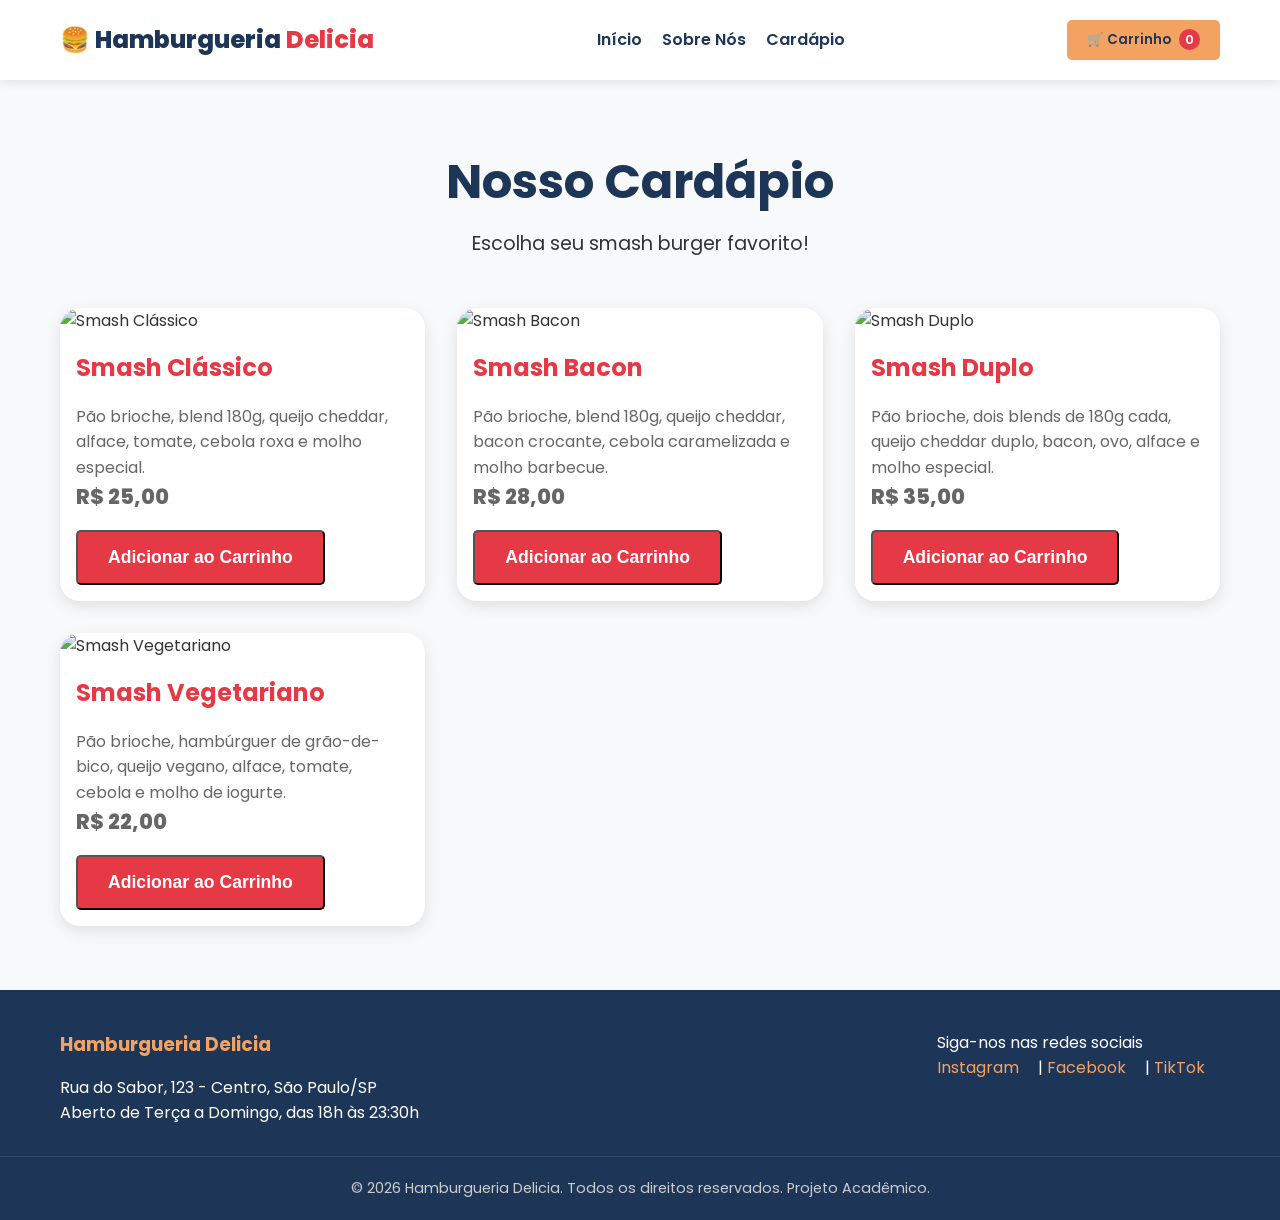
==== cardapio.html @ a6614d75 "front" ====
<!DOCTYPE html>
<html lang="pt-BR">
<head>
    <meta charset="UTF-8">
    <meta name="viewport" content="width=device-width, initial-scale=1.0">
    <title>Cardápio - Hamburgueria Delicia</title>
    <link rel="stylesheet" href="style.css">
    <link href="https://fonts.googleapis.com/css2?family=Poppins:wght@400;600;800&display=swap" rel="stylesheet">
</head>
<body>

    <header class="header">
        <div class="container header-content">
            <a href="index.html" class="logo">🍔 Hamburgueria<span> Delicia</span></a>
            
            <nav class="navbar">
                <ul class="nav-links">
                    <li><a href="index.html#home">Início</a></li>
                    <li><a href="index.html#sobre">Sobre Nós</a></li>
                    <li><a href="cardapio.html">Cardápio</a></li>
                </ul>
            </nav>
            
            <button class="btn-carrinho" aria-label="Abrir carrinho">
                🛒 Carrinho <span class="contador">0</span>
            </button>
        </div>
    </header>

    <main>
        <section class="cardapio">
            <div class="container">
                <h1>Nosso Cardápio</h1>
                <p>Escolha seu smash burger favorito!</p>
                
                <div class="menu-items">
                    <div class="menu-item">
                        <img src="https://images.unsplash.com/photo-1568901346375-23c9450c58cd?q=80&w=400&auto=format&fit=crop" alt="Smash Clássico">
                        <h3>Smash Clássico</h3>
                        <p>Pão brioche, blend 180g, queijo cheddar, alface, tomate, cebola roxa e molho especial.</p>
                        <p class="price">R$ 25,00</p>
                        <button class="btn-primary">Adicionar ao Carrinho</button>
                    </div>
                    
                    <div class="menu-item">
                        <img src="https://images.unsplash.com/photo-1571091718767-18b5b1457add?q=80&w=400&auto=format&fit=crop" alt="Smash Bacon">
                        <h3>Smash Bacon</h3>
                        <p>Pão brioche, blend 180g, queijo cheddar, bacon crocante, cebola caramelizada e molho barbecue.</p>
                        <p class="price">R$ 28,00</p>
                        <button class="btn-primary">Adicionar ao Carrinho</button>
                    </div>
                    
                    <div class="menu-item">
                        <img src="https://images.unsplash.com/photo-1551782450-17144efb5723?q=80&w=400&auto=format&fit=crop" alt="Smash Duplo">
                        <h3>Smash Duplo</h3>
                        <p>Pão brioche, dois blends de 180g cada, queijo cheddar duplo, bacon, ovo, alface e molho especial.</p>
                        <p class="price">R$ 35,00</p>
                        <button class="btn-primary">Adicionar ao Carrinho</button>
                    </div>
                    
                    <div class="menu-item">
                        <img src="https://images.unsplash.com/photo-1544025162-d76694265947?q=80&w=400&auto=format&fit=crop" alt="Smash Vegetariano">
                        <h3>Smash Vegetariano</h3>
                        <p>Pão brioche, hambúrguer de grão-de-bico, queijo vegano, alface, tomate, cebola e molho de iogurte.</p>
                        <p class="price">R$ 22,00</p>
                        <button class="btn-primary">Adicionar ao Carrinho</button>
                    </div>
                </div>
            </div>
        </section>
    </main>

    <footer class="footer">
        <div class="container footer-content">
            <div class="footer-info">
                <h3>Hamburgueria Delicia</h3>
                <p>Rua do Sabor, 123 - Centro, São Paulo/SP</p>
                <p>Aberto de Terça a Domingo, das 18h às 23:30h</p>
            </div>
            <div class="footer-social">
                <p>Siga-nos nas redes sociais</p>
                <a href="#">Instagram</a> | <a href="#">Facebook</a> | <a href="#">TikTok</a>
            </div>
        </div>
        <div class="footer-bottom">
            <p>&copy; 2026 Hamburgueria Delicia. Todos os direitos reservados. Projeto Acadêmico.</p>
        </div>
    </footer>

</body>
</html>
---- style.css ----
/* VARIÁVEIS DE COR E ESTILO */
:root {
    --primary-color: #e63946; /* Vermelho apetitoso */
    --secondary-color: #f4a261; /* Laranja/Amarelo */
    --dark-color: #1d3557;
    --text-color: #333333;
    --bg-light: #f8f9fa;
    --white: #ffffff;
    --font-main: 'Poppins', sans-serif;
}

/* RESET BÁSICO */
* {
    margin: 0;
    padding: 0;
    box-sizing: border-box;
    text-decoration: none;
    list-style: none;
}

html {
    scroll-behavior: smooth; /* Animação suave ao clicar nos links do menu */
}

body {
    font-family: var(--font-main);
    color: var(--text-color);
    background-color: var(--white);
    line-height: 1.6;
}

.container {
    max-width: 1200px;
    margin: 0 auto;
    padding: 0 20px;
}

/* --- HEADER / NAVBAR --- */
.header {
    background-color: var(--white);
    box-shadow: 0 2px 10px rgba(0, 0, 0, 0.1);
    position: sticky;
    top: 0;
    z-index: 1000; /* Garante que o menu fique por cima de tudo */
}

.header-content {
    display: flex;
    justify-content: space-between;
    align-items: center;
    height: 80px;
}

.logo {
    font-size: 1.5rem;
    font-weight: 800;
    color: var(--dark-color);
}

.logo span {
    color: var(--primary-color);
}

.nav-links {
    display: flex;
    gap: 20px;
}

.nav-links a {
    color: var(--dark-color);
    font-weight: 600;
    transition: color 0.3s;
}

.nav-links a:hover {
    color: var(--primary-color);
}

.btn-carrinho {
    background-color: var(--secondary-color);
    color: var(--dark-color);
    border: none;
    padding: 10px 20px;
    border-radius: 5px;
    font-weight: 600;
    cursor: pointer;
    font-family: var(--font-main);
    transition: background 0.3s;
}

.btn-carrinho:hover {
    background-color: #e09355;
}

.contador {
    background-color: var(--primary-color);
    color: var(--white);
    padding: 2px 6px;
    border-radius: 50%;
    font-size: 0.8rem;
    margin-left: 5px;
}

/* --- HERO SECTION --- */
.hero {
    background-color: var(--bg-light);
    padding: 60px 0;
}

.hero-content {
    display: flex;
    align-items: center;
    justify-content: space-between;
    gap: 40px;
}

.hero-text {
    flex: 1;
}

.hero-text h1 {
    font-size: 3rem;
    line-height: 1.2;
    color: var(--dark-color);
    margin-bottom: 20px;
}

.hero-text h1 span {
    color: var(--primary-color);
}

.hero-text p {
    font-size: 1.1rem;
    margin-bottom: 30px;
    color: #555;
}

.btn-primary {
    display: inline-block;
    background-color: var(--primary-color);
    color: var(--white);
    padding: 15px 30px;
    border-radius: 5px;
    font-size: 1.1rem;
    font-weight: 600;
    transition: background 0.3s, transform 0.2s;
}

.btn-primary:hover {
    background-color: #d62828;
    transform: translateY(-2px);
}

.hero-image {
    flex: 1;
}

.hero-image img {
    width: 100%;
    border-radius: 15px;
    box-shadow: 0 10px 20px rgba(0, 0, 0, 0.1);
}

/* --- SEÇÃO SOBRE --- */
.sobre {
    padding: 80px 0;
}

.sobre-content {
    display: grid;
    grid-template-columns: 1fr 1fr;
    gap: 40px;
    align-items: center;
}

.sobre-image img {
    width: 100%;
    border-radius: 15px;
}

.sobre-text h2 {
    font-size: 2.5rem;
    color: var(--dark-color);
    margin-bottom: 20px;
}

.sobre-text p {
    margin-bottom: 15px;
    font-size: 1.1rem;
}

/* --- FOOTER --- */
.footer {
    background-color: var(--dark-color);
    color: var(--white);
    padding: 40px 0 20px;
}

.footer-content {
    display: flex;
    justify-content: space-between;
    flex-wrap: wrap;
    gap: 20px;
    margin-bottom: 30px;
}

.footer-info h3 {
    color: var(--secondary-color);
    margin-bottom: 15px;
}

.footer-social a {
    color: var(--secondary-color);
    margin-right: 15px;
    transition: color 0.3s;
}

.footer-social a:hover {
    color: var(--primary-color);
}

.footer-bottom {
    text-align: center;
    border-top: 1px solid rgba(255, 255, 255, 0.1);
    padding-top: 20px;
    font-size: 0.9rem;
    color: #ccc;
}

/* --- CARDAPIO --- */
.cardapio {
    padding: 4rem 0;
    background-color: var(--bg-light);
}

.cardapio h1 {
    text-align: center;
    font-size: 3rem;
    color: var(--dark-color);
    margin-bottom: 0.5rem;
}

.cardapio > .container > p {
    text-align: center;
    font-size: 1.2rem;
    margin-bottom: 3rem;
}

.menu-items {
    display: grid;
    grid-template-columns: repeat(auto-fit, minmax(300px, 1fr));
    gap: 2rem;
}

.menu-item {
    background-color: var(--white);
    border-radius: 20px;
    overflow: hidden;
    box-shadow: 0 5px 15px rgba(0, 0, 0, 0.1);
    transition: transform 0.3s;
}

.menu-item:hover {
    transform: translateY(-5px);
}

.menu-item img {
    width: 100%;
    height: 200px;
    object-fit: cover;
}

.menu-item h3 {
    font-size: 1.5rem;
    color: var(--primary-color);
    margin: 1rem;
}

.menu-item p {
    margin: 0 1rem;
    color: #666;
}

.price {
    font-size: 1.3rem;
    font-weight: 800;
    color: var(--secondary-color);
    margin: 1rem;
}

.menu-item .btn-primary {
    margin: 1rem;
    display: block;
    text-align: center;
}

/* --- RESPONSIVIDADE (MOBILE) --- */
@media (max-width: 768px) {
    .header-content {
        flex-direction: column;
        height: auto;
        padding: 15px 0;
        gap: 15px;
    }

    .nav-links {
        /* O grupo 3 fará o menu hamburguer com JS, 
           por enquanto deixamos em linha com fonte menor */
        gap: 15px;
        font-size: 0.9rem;
    }

    .hero-content, .sobre-content {
        flex-direction: column-reverse; /* No mobile, o texto fica em cima da imagem */
        text-align: center;
    }
    
    .sobre-content {
        grid-template-columns: 1fr;
    }

    .hero-text h1 {
        font-size: 2.2rem;
    }

    .footer-content {
        flex-direction: column;
        text-align: center;
    }
    
    .menu-items {
        grid-template-columns: 1fr;
    }
}
@media (max-width: 768px) {
    .hero-content,
    .sobre-content {
        flex-direction: column;
        text-align: center;
    }
    
    .hero-text h1 {
        font-size: 2rem;
    }
    
    .header-content {
        flex-direction: column;
        gap: 1rem;
    }
    
    .navbar ul {
        flex-direction: column;
        gap: 1rem;
    }
    
    .footer-content {
        flex-direction: column;
        gap: 1rem;
    }
}
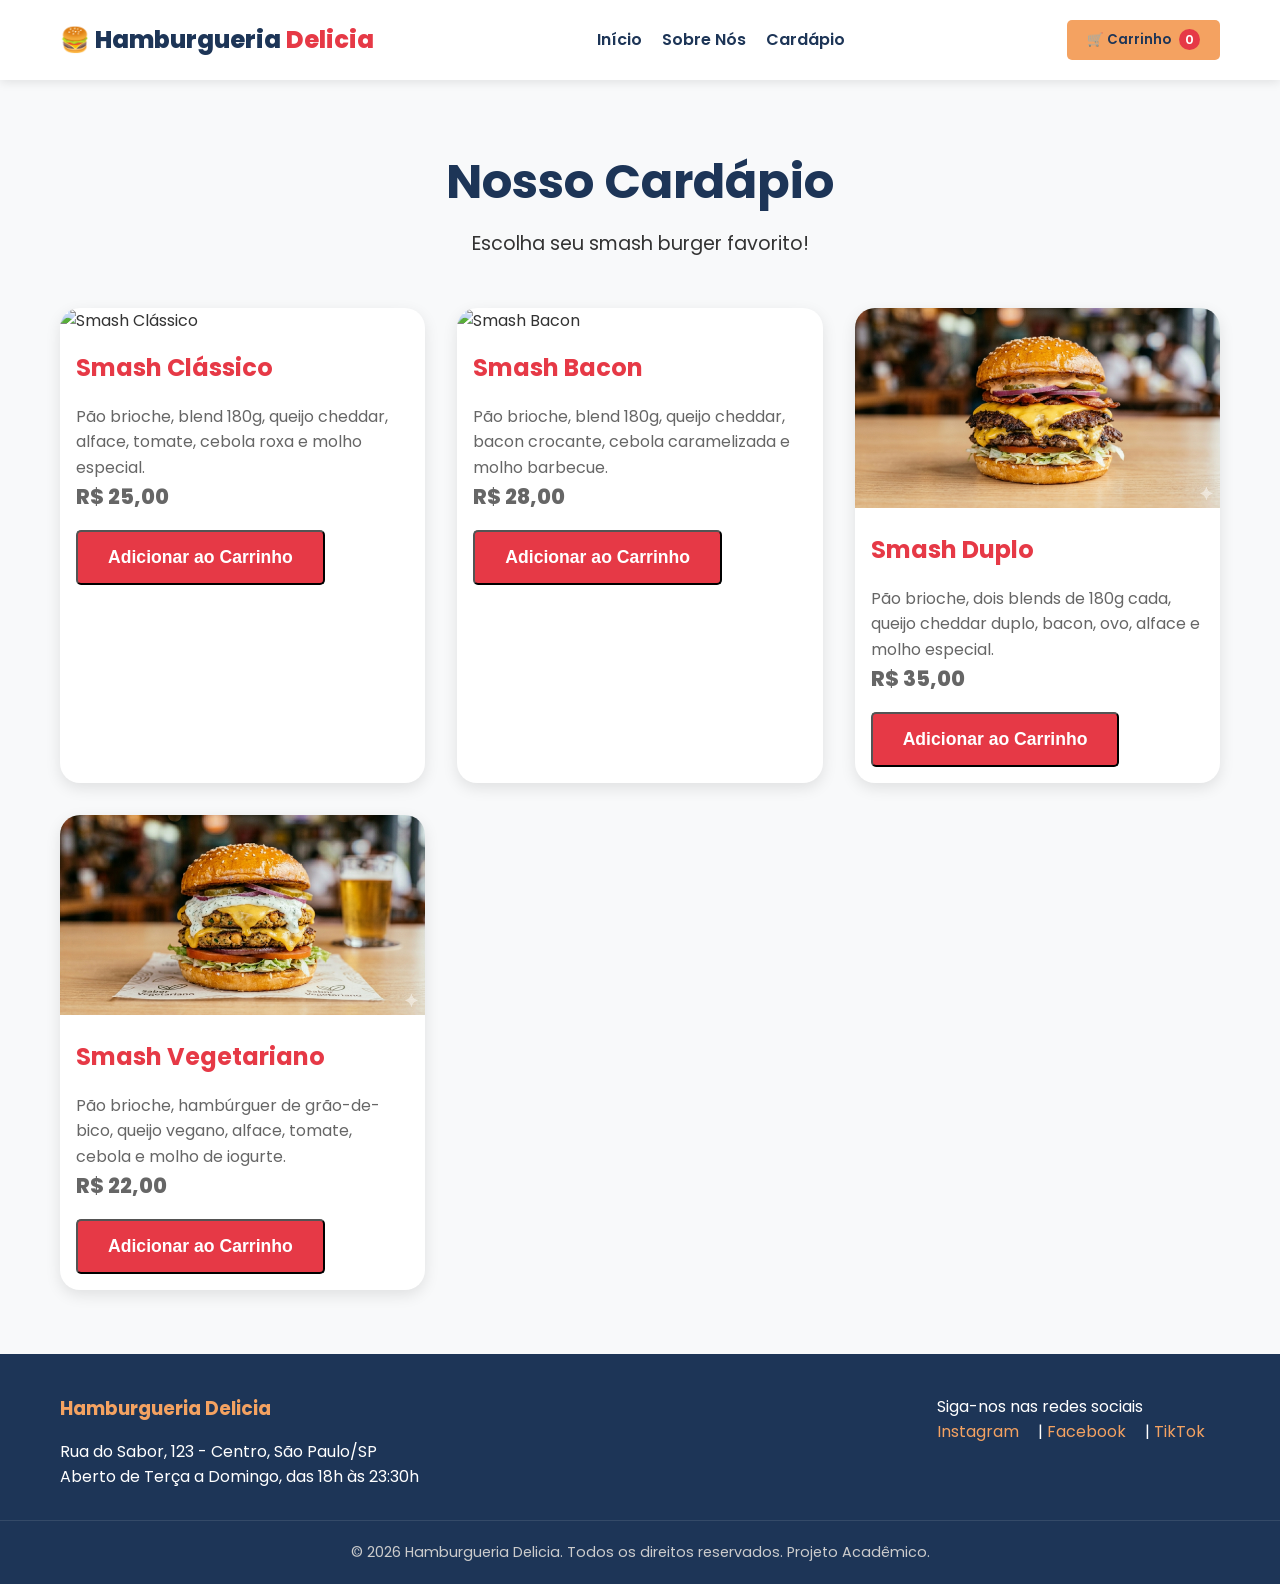
==== commit f3610b61: "feat: adiciona lógica e modal do carrinho" ====
--- a/cardapio.html
+++ b/cardapio.html
@@ -51,7 +51,7 @@
                     </div>
                     
                     <div class="menu-item">
-                        <img src="https://images.unsplash.com/photo-1551782450-17144efb5723?q=80&w=400&auto=format&fit=crop" alt="Smash Duplo">
+                        <img src="images/smash-duplo.jpg" alt="Smash Duplo">
                         <h3>Smash Duplo</h3>
                         <p>Pão brioche, dois blends de 180g cada, queijo cheddar duplo, bacon, ovo, alface e molho especial.</p>
                         <p class="price">R$ 35,00</p>
@@ -59,7 +59,7 @@
                     </div>
                     
                     <div class="menu-item">
-                        <img src="https://images.unsplash.com/photo-1544025162-d76694265947?q=80&w=400&auto=format&fit=crop" alt="Smash Vegetariano">
+                        <img src="images/smash-vegetariano.jpg" alt="Smash Vegetariano">
                         <h3>Smash Vegetariano</h3>
                         <p>Pão brioche, hambúrguer de grão-de-bico, queijo vegano, alface, tomate, cebola e molho de iogurte.</p>
                         <p class="price">R$ 22,00</p>
@@ -87,5 +87,142 @@
         </div>
     </footer>
 
+    <div id="modal-carrinho" class="modal">
+        <div class="modal-content">
+            <span class="fechar-modal">&times;</span>
+            <h2>Seu Carrinho 🛒</h2>
+            
+            <div class="itens-carrinho">
+                <p>O carrinho está vazio.</p>
+            </div>
+            
+            <hr>
+            
+            <div class="total-carrinho">
+                <strong>Total: R$ 0,00</strong>
+            </div>
+            
+            <button class="btn-finalizar">Finalizar Compra</button>
+        </div>
+    </div>
+
+    <script>
+        // --- 1. SELEÇÃO DOS ELEMENTOS DA TELA ---
+        const botoesAdicionar = document.querySelectorAll('.btn-primary');
+        const contadorCarrinho = document.querySelector('.contador');
+        const botaoCarrinho = document.querySelector('.btn-carrinho');
+        const modalCarrinho = document.getElementById('modal-carrinho');
+        const btnFechar = document.querySelector('.fechar-modal');
+        const conteinerItensCarrinho = document.querySelector('.itens-carrinho');
+        const elementoTotalCarrinho = document.querySelector('.total-carrinho strong');
+        const btnFinalizar = document.querySelector('.btn-finalizar');
+
+        // --- 2. NOSSA LISTA DO CARRINHO (Array vazio no começo) ---
+        let carrinho = [];
+
+        // --- 3. FUNÇÃO DE ABRIR E FECHAR O MODAL ---
+        botaoCarrinho.addEventListener('click', () => {
+            modalCarrinho.style.display = 'block';
+        });
+
+        btnFechar.addEventListener('click', () => {
+            modalCarrinho.style.display = 'none';
+        });
+
+        window.addEventListener('click', (event) => {
+            if (event.target === modalCarrinho) {
+                modalCarrinho.style.display = 'none';
+            }
+        });
+
+        // --- 4. AÇÃO DO BOTÃO "ADICIONAR AO CARRINHO" ---
+        botoesAdicionar.forEach(botao => {
+            botao.addEventListener('click', (event) => {
+                // Pega a caixa inteira do lanche (.menu-item) onde o botão está dentro
+                const caixaLanche = event.target.closest('.menu-item');
+
+                // Pega o texto do nome e do preço
+                const nomeDoLanche = caixaLanche.querySelector('h3').textContent;
+                const textoPreco = caixaLanche.querySelector('.price').textContent;
+
+                // Limpa o preço (tira o "R$ " e troca vírgula por ponto) para o JS conseguir calcular
+                const precoNumero = parseFloat(textoPreco.replace('R$ ', '').replace(',', '.'));
+
+                // Adiciona um objeto com os dados do lanche na nossa lista do carrinho
+                carrinho.push({
+                    nome: nomeDoLanche,
+                    preco: precoNumero
+                });
+
+                // Atualiza o visual do carrinho
+                atualizarCarrinho();
+
+                // Dá um feedback visual rápido
+                alert(`${nomeDoLanche} foi adicionado ao carrinho!`);
+            });
+        });
+
+        // --- 5. FUNÇÃO PARA DESENHAR O CARRINHO NA TELA E SOMAR O TOTAL ---
+        function atualizarCarrinho() {
+            // Limpa o que estava escrito antes
+            conteinerItensCarrinho.innerHTML = '';
+            let valorTotal = 0;
+
+            // Atualiza a bolinha vermelha do contador lá no topo
+            contadorCarrinho.textContent = carrinho.length;
+
+            if (carrinho.length === 0) {
+                conteinerItensCarrinho.innerHTML = '<p>O carrinho está vazio.</p>';
+                elementoTotalCarrinho.textContent = 'Total: R$ 0,00';
+                return; // Para a função por aqui
+            }
+
+            // Para cada item na nossa lista, cria uma linha no modal
+            carrinho.forEach((item, index) => {
+                valorTotal += item.preco; // Vai somando os preços
+
+                const divItem = document.createElement('div');
+                
+                // Estilo rápido via JS para alinhar os itens bonitinho
+                divItem.style.display = 'flex';
+                divItem.style.justifyContent = 'space-between';
+                divItem.style.borderBottom = '1px dashed #ccc';
+                divItem.style.padding = '10px 0';
+
+                // Cria o HTML de cada linha, com nome, preço formatado e um botão de remover
+                divItem.innerHTML = `
+                    <span style="font-weight: 600; color: #333;">${item.nome}</span>
+                    <span>R$ ${item.preco.toFixed(2).replace('.', ',')}</span>
+                    <button onclick="removerItem(${index})" style="background:none; border:none; cursor:pointer; font-size:16px;" title="Remover item">❌</button>
+                `;
+                
+                conteinerItensCarrinho.appendChild(divItem);
+            });
+
+            // Atualiza o texto do Total formatando de volta para Real (R$)
+            elementoTotalCarrinho.textContent = `Total: R$ ${valorTotal.toFixed(2).replace('.', ',')}`;
+        }
+
+        // --- 6. FUNÇÃO PARA REMOVER ITEM (Clica no Xzinho) ---
+        window.removerItem = function(index) {
+            // Remove 1 item da lista na posição (index) que foi clicada
+            carrinho.splice(index, 1);
+            // Desenha o carrinho de novo (agora sem o item)
+            atualizarCarrinho();
+        };
+
+        // --- 7. FINALIZAR COMPRA ---
+        btnFinalizar.addEventListener('click', () => {
+            if (carrinho.length === 0) {
+                alert('Seu carrinho está vazio!');
+            } else {
+                let total = carrinho.reduce((sum, item) => sum + item.preco, 0);
+                alert(`Compra finalizada! Total: R$ ${total.toFixed(2).replace('.', ',')}`);
+                carrinho = [];
+                atualizarCarrinho();
+                modalCarrinho.style.display = 'none';
+            }
+        });
+    </script>
 </body>
 </html>
--- a/style.css
+++ b/style.css
@@ -357,4 +357,96 @@
         flex-direction: column;
         gap: 1rem;
     }
+}
+
+/* --- MODAL CARRINHO --- */
+.modal {
+    display: none; /* Escondido por padrão */
+    position: fixed;
+    z-index: 1000; /* Fica por cima de tudo */
+    left: 0;
+    top: 0;
+    width: 100%;
+    height: 100%;
+    background-color: rgba(0, 0, 0, 0.6); /* Fundo escuro semi-transparente */
+}
+
+.modal-content {
+    background-color: #fff;
+    margin: 10% auto; /* Centraliza na tela */
+    padding: 25px;
+    border-radius: 12px;
+    width: 90%;
+    max-width: 450px;
+    box-shadow: 0 5px 15px rgba(0,0,0,0.3);
+    position: relative;
+    font-family: 'Poppins', sans-serif;
+}
+
+.fechar-modal {
+    color: #aaa;
+    float: right;
+    font-size: 28px;
+    font-weight: bold;
+    cursor: pointer;
+    line-height: 1;
+}
+
+.fechar-modal:hover {
+    color: #e74c3c; /* Cor vermelha ao passar o mouse */
+}
+
+.modal-content h2 {
+    margin-top: 0;
+    color: #333;
+}
+
+.itens-carrinho {
+    margin: 20px 0;
+    min-height: 50px;
+}
+
+.total-carrinho {
+    font-size: 1.2rem;
+    text-align: right;
+    margin-bottom: 20px;
+}
+
+.btn-finalizar {
+    background-color: #2ecc71; /* Verde para finalizar */
+    color: white;
+    border: none;
+    padding: 12px;
+    width: 100%;
+    font-size: 16px;
+    border-radius: 8px;
+    cursor: pointer;
+    font-weight: 600;
+}
+
+.btn-finalizar:hover {
+    background-color: #27ae60;
+}
+
+.item-carrinho {
+    display: flex;
+    align-items: center;
+    margin-bottom: 10px;
+    padding: 10px;
+    border: 1px solid #ddd;
+    border-radius: 5px;
+}
+
+.remover-item {
+    background-color: #ff4444;
+    color: white;
+    border: none;
+    padding: 5px 10px;
+    border-radius: 3px;
+    cursor: pointer;
+    margin-left: auto;
+}
+
+.remover-item:hover {
+    background-color: #cc0000;
 }
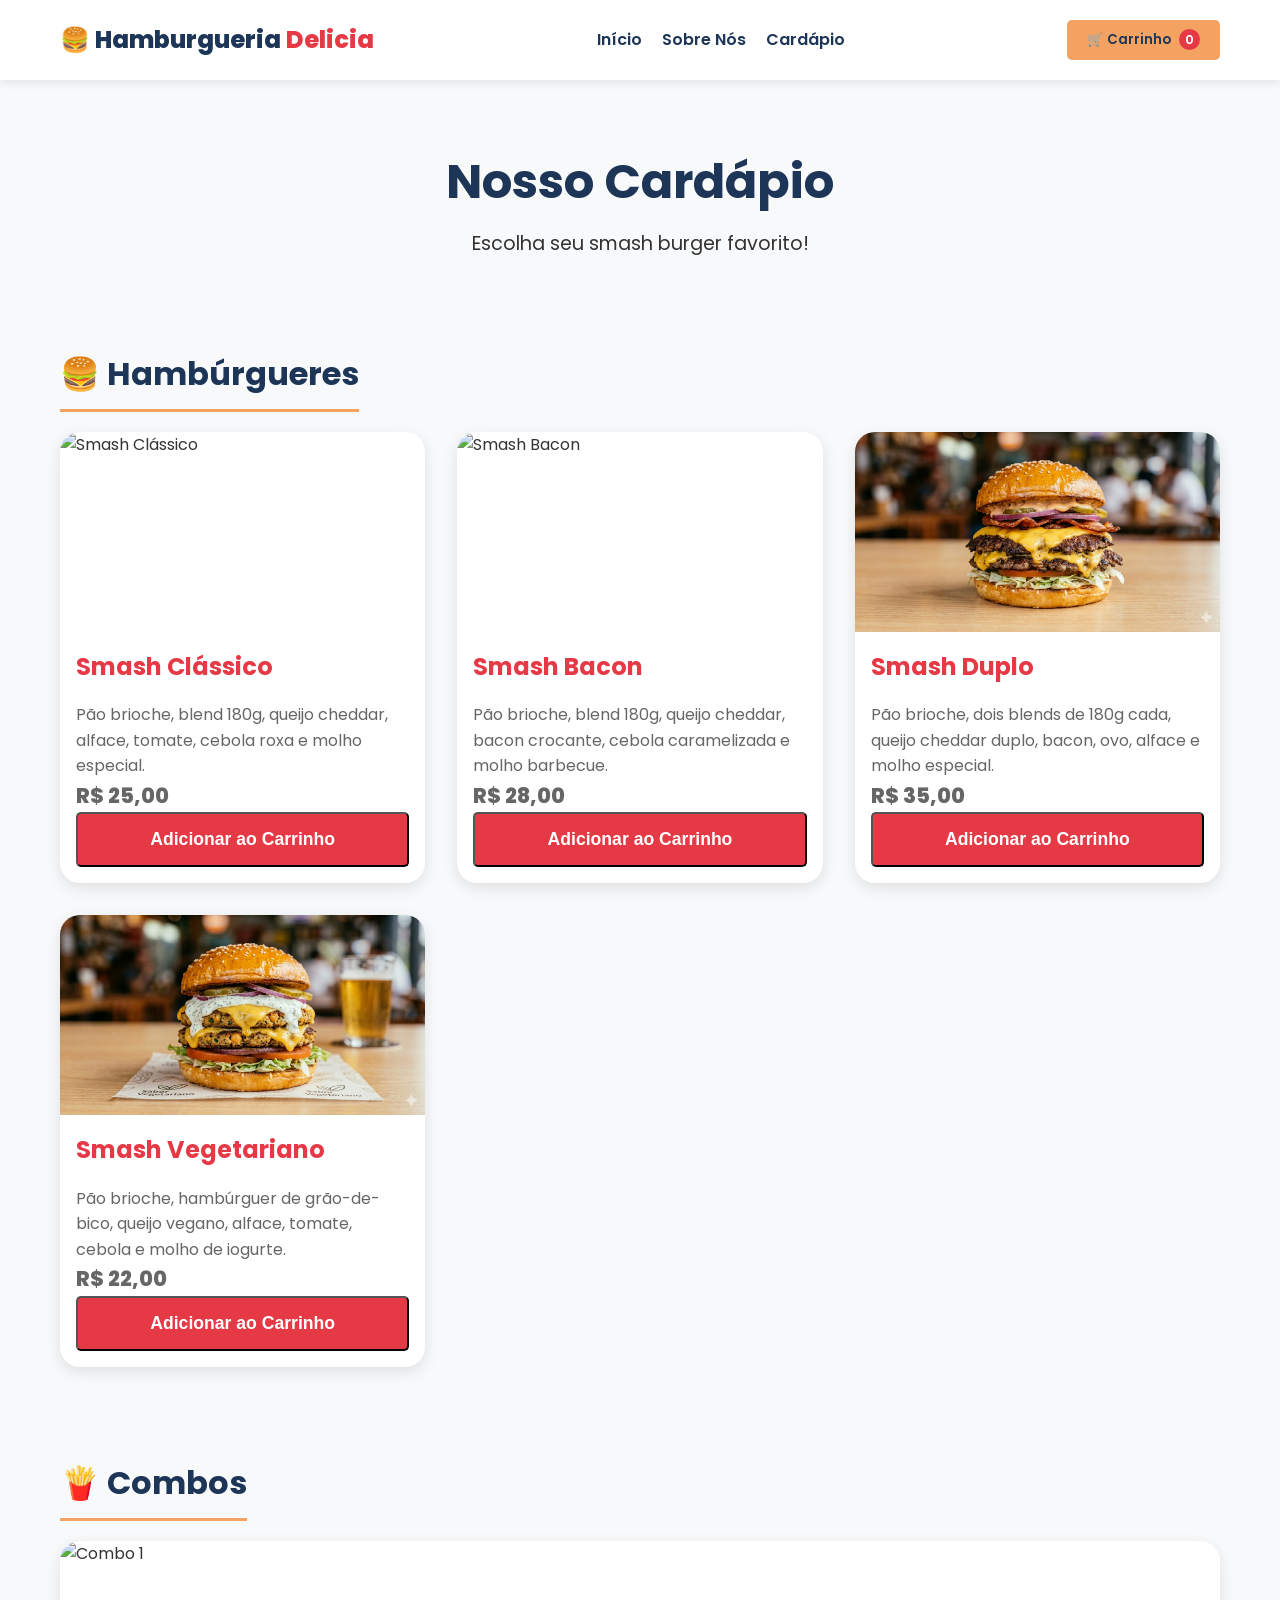
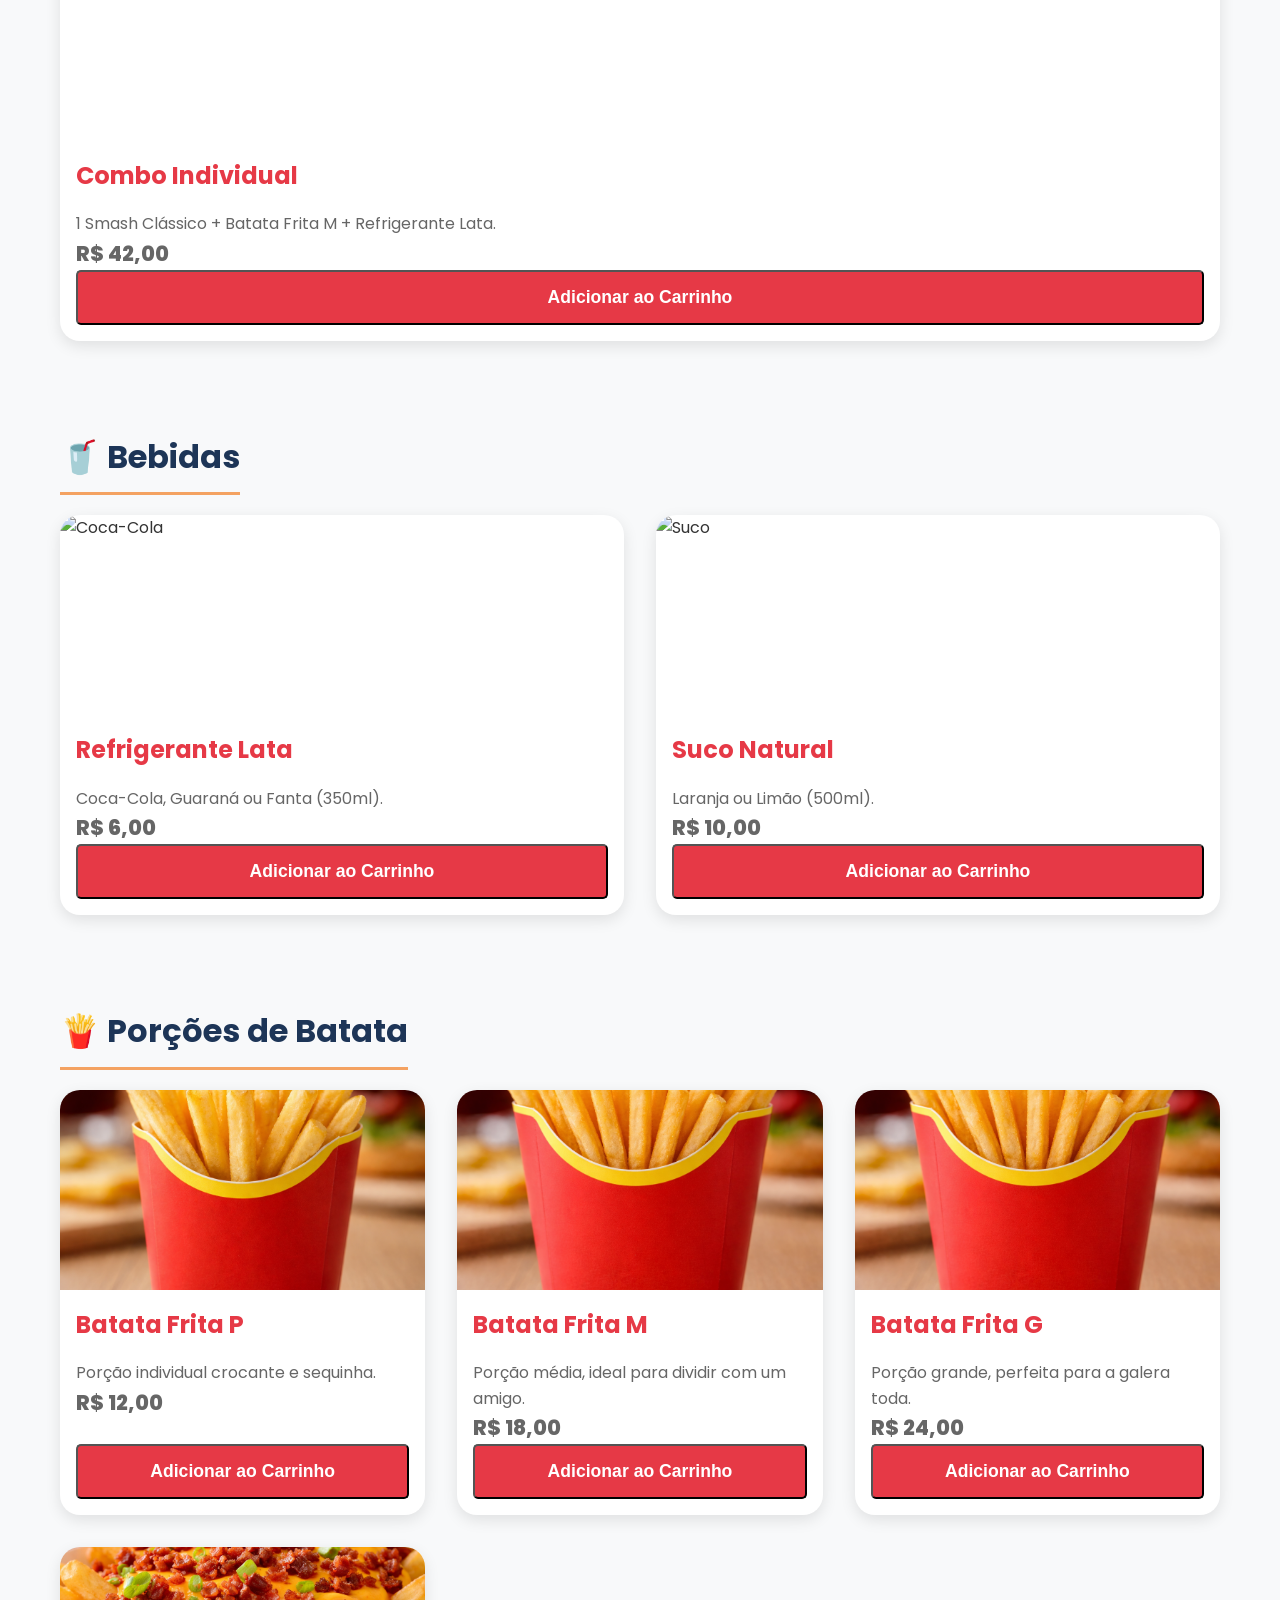
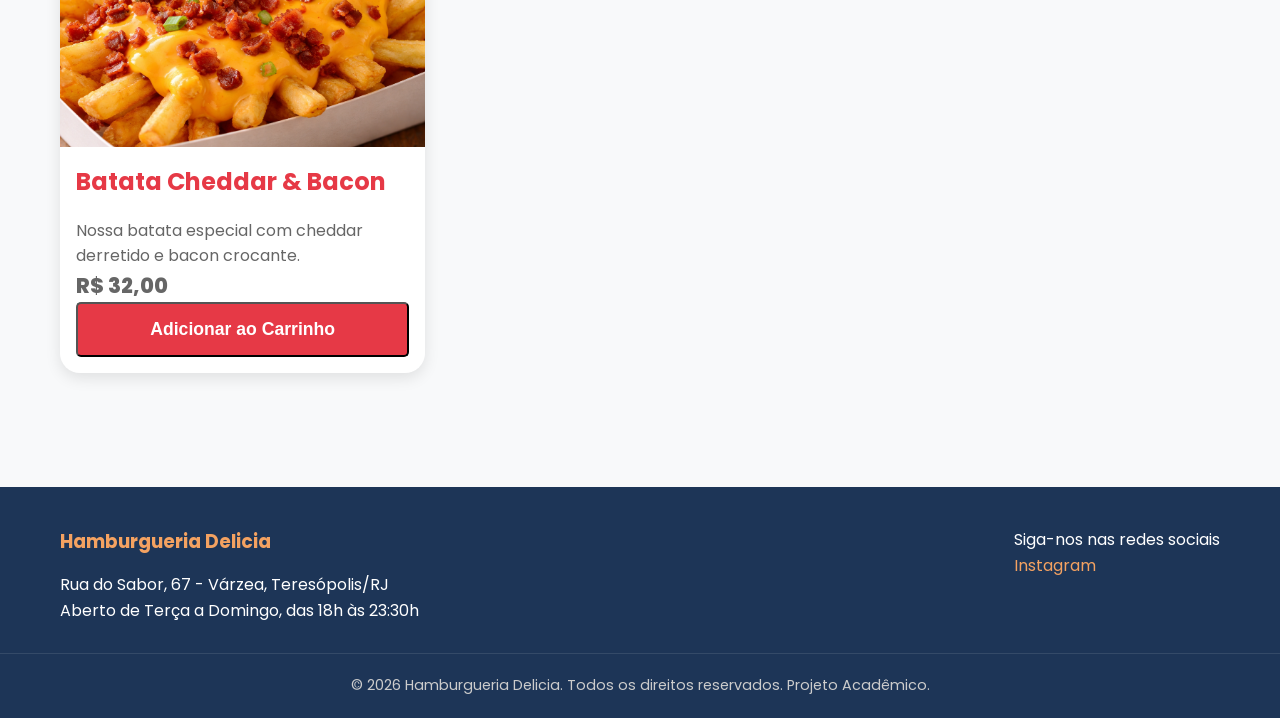
==== commit e89ffdf4: "Correção do carrinho e formulário de endereço" ====
--- a/cardapio.html
+++ b/cardapio.html
@@ -1,228 +1,405 @@
-<!DOCTYPE html>
-<html lang="pt-BR">
-<head>
-    <meta charset="UTF-8">
-    <meta name="viewport" content="width=device-width, initial-scale=1.0">
-    <title>Cardápio - Hamburgueria Delicia</title>
-    <link rel="stylesheet" href="style.css">
-    <link href="https://fonts.googleapis.com/css2?family=Poppins:wght@400;600;800&display=swap" rel="stylesheet">
-</head>
-<body>
-
-    <header class="header">
-        <div class="container header-content">
-            <a href="index.html" class="logo">🍔 Hamburgueria<span> Delicia</span></a>
-            
-            <nav class="navbar">
-                <ul class="nav-links">
-                    <li><a href="index.html#home">Início</a></li>
-                    <li><a href="index.html#sobre">Sobre Nós</a></li>
-                    <li><a href="cardapio.html">Cardápio</a></li>
-                </ul>
-            </nav>
-            
-            <button class="btn-carrinho" aria-label="Abrir carrinho">
-                🛒 Carrinho <span class="contador">0</span>
-            </button>
-        </div>
-    </header>
-
-    <main>
-        <section class="cardapio">
-            <div class="container">
-                <h1>Nosso Cardápio</h1>
-                <p>Escolha seu smash burger favorito!</p>
-                
-                <div class="menu-items">
-                    <div class="menu-item">
-                        <img src="https://images.unsplash.com/photo-1568901346375-23c9450c58cd?q=80&w=400&auto=format&fit=crop" alt="Smash Clássico">
-                        <h3>Smash Clássico</h3>
-                        <p>Pão brioche, blend 180g, queijo cheddar, alface, tomate, cebola roxa e molho especial.</p>
-                        <p class="price">R$ 25,00</p>
-                        <button class="btn-primary">Adicionar ao Carrinho</button>
-                    </div>
-                    
-                    <div class="menu-item">
-                        <img src="https://images.unsplash.com/photo-1571091718767-18b5b1457add?q=80&w=400&auto=format&fit=crop" alt="Smash Bacon">
-                        <h3>Smash Bacon</h3>
-                        <p>Pão brioche, blend 180g, queijo cheddar, bacon crocante, cebola caramelizada e molho barbecue.</p>
-                        <p class="price">R$ 28,00</p>
-                        <button class="btn-primary">Adicionar ao Carrinho</button>
-                    </div>
-                    
-                    <div class="menu-item">
-                        <img src="images/smash-duplo.jpg" alt="Smash Duplo">
-                        <h3>Smash Duplo</h3>
-                        <p>Pão brioche, dois blends de 180g cada, queijo cheddar duplo, bacon, ovo, alface e molho especial.</p>
-                        <p class="price">R$ 35,00</p>
-                        <button class="btn-primary">Adicionar ao Carrinho</button>
-                    </div>
-                    
-                    <div class="menu-item">
-                        <img src="images/smash-vegetariano.jpg" alt="Smash Vegetariano">
-                        <h3>Smash Vegetariano</h3>
-                        <p>Pão brioche, hambúrguer de grão-de-bico, queijo vegano, alface, tomate, cebola e molho de iogurte.</p>
-                        <p class="price">R$ 22,00</p>
-                        <button class="btn-primary">Adicionar ao Carrinho</button>
-                    </div>
-                </div>
-            </div>
-        </section>
-    </main>
-
-    <footer class="footer">
-        <div class="container footer-content">
-            <div class="footer-info">
-                <h3>Hamburgueria Delicia</h3>
-                <p>Rua do Sabor, 123 - Centro, São Paulo/SP</p>
-                <p>Aberto de Terça a Domingo, das 18h às 23:30h</p>
-            </div>
-            <div class="footer-social">
-                <p>Siga-nos nas redes sociais</p>
-                <a href="#">Instagram</a> | <a href="#">Facebook</a> | <a href="#">TikTok</a>
-            </div>
-        </div>
-        <div class="footer-bottom">
-            <p>&copy; 2026 Hamburgueria Delicia. Todos os direitos reservados. Projeto Acadêmico.</p>
-        </div>
-    </footer>
-
-    <div id="modal-carrinho" class="modal">
-        <div class="modal-content">
-            <span class="fechar-modal">&times;</span>
-            <h2>Seu Carrinho 🛒</h2>
-            
-            <div class="itens-carrinho">
-                <p>O carrinho está vazio.</p>
-            </div>
-            
-            <hr>
-            
-            <div class="total-carrinho">
-                <strong>Total: R$ 0,00</strong>
-            </div>
-            
-            <button class="btn-finalizar">Finalizar Compra</button>
-        </div>
-    </div>
-
-    <script>
-        // --- 1. SELEÇÃO DOS ELEMENTOS DA TELA ---
-        const botoesAdicionar = document.querySelectorAll('.btn-primary');
-        const contadorCarrinho = document.querySelector('.contador');
-        const botaoCarrinho = document.querySelector('.btn-carrinho');
-        const modalCarrinho = document.getElementById('modal-carrinho');
-        const btnFechar = document.querySelector('.fechar-modal');
-        const conteinerItensCarrinho = document.querySelector('.itens-carrinho');
-        const elementoTotalCarrinho = document.querySelector('.total-carrinho strong');
-        const btnFinalizar = document.querySelector('.btn-finalizar');
-
-        // --- 2. NOSSA LISTA DO CARRINHO (Array vazio no começo) ---
-        let carrinho = [];
-
-        // --- 3. FUNÇÃO DE ABRIR E FECHAR O MODAL ---
-        botaoCarrinho.addEventListener('click', () => {
-            modalCarrinho.style.display = 'block';
-        });
-
-        btnFechar.addEventListener('click', () => {
-            modalCarrinho.style.display = 'none';
-        });
-
-        window.addEventListener('click', (event) => {
-            if (event.target === modalCarrinho) {
-                modalCarrinho.style.display = 'none';
-            }
-        });
-
-        // --- 4. AÇÃO DO BOTÃO "ADICIONAR AO CARRINHO" ---
-        botoesAdicionar.forEach(botao => {
-            botao.addEventListener('click', (event) => {
-                // Pega a caixa inteira do lanche (.menu-item) onde o botão está dentro
-                const caixaLanche = event.target.closest('.menu-item');
-
-                // Pega o texto do nome e do preço
-                const nomeDoLanche = caixaLanche.querySelector('h3').textContent;
-                const textoPreco = caixaLanche.querySelector('.price').textContent;
-
-                // Limpa o preço (tira o "R$ " e troca vírgula por ponto) para o JS conseguir calcular
-                const precoNumero = parseFloat(textoPreco.replace('R$ ', '').replace(',', '.'));
-
-                // Adiciona um objeto com os dados do lanche na nossa lista do carrinho
-                carrinho.push({
-                    nome: nomeDoLanche,
-                    preco: precoNumero
-                });
-
-                // Atualiza o visual do carrinho
-                atualizarCarrinho();
-
-                // Dá um feedback visual rápido
-                alert(`${nomeDoLanche} foi adicionado ao carrinho!`);
-            });
-        });
-
-        // --- 5. FUNÇÃO PARA DESENHAR O CARRINHO NA TELA E SOMAR O TOTAL ---
-        function atualizarCarrinho() {
-            // Limpa o que estava escrito antes
-            conteinerItensCarrinho.innerHTML = '';
-            let valorTotal = 0;
-
-            // Atualiza a bolinha vermelha do contador lá no topo
-            contadorCarrinho.textContent = carrinho.length;
-
-            if (carrinho.length === 0) {
-                conteinerItensCarrinho.innerHTML = '<p>O carrinho está vazio.</p>';
-                elementoTotalCarrinho.textContent = 'Total: R$ 0,00';
-                return; // Para a função por aqui
-            }
-
-            // Para cada item na nossa lista, cria uma linha no modal
-            carrinho.forEach((item, index) => {
-                valorTotal += item.preco; // Vai somando os preços
-
-                const divItem = document.createElement('div');
-                
-                // Estilo rápido via JS para alinhar os itens bonitinho
-                divItem.style.display = 'flex';
-                divItem.style.justifyContent = 'space-between';
-                divItem.style.borderBottom = '1px dashed #ccc';
-                divItem.style.padding = '10px 0';
-
-                // Cria o HTML de cada linha, com nome, preço formatado e um botão de remover
-                divItem.innerHTML = `
-                    <span style="font-weight: 600; color: #333;">${item.nome}</span>
-                    <span>R$ ${item.preco.toFixed(2).replace('.', ',')}</span>
-                    <button onclick="removerItem(${index})" style="background:none; border:none; cursor:pointer; font-size:16px;" title="Remover item">❌</button>
-                `;
-                
-                conteinerItensCarrinho.appendChild(divItem);
-            });
-
-            // Atualiza o texto do Total formatando de volta para Real (R$)
-            elementoTotalCarrinho.textContent = `Total: R$ ${valorTotal.toFixed(2).replace('.', ',')}`;
-        }
-
-        // --- 6. FUNÇÃO PARA REMOVER ITEM (Clica no Xzinho) ---
-        window.removerItem = function(index) {
-            // Remove 1 item da lista na posição (index) que foi clicada
-            carrinho.splice(index, 1);
-            // Desenha o carrinho de novo (agora sem o item)
-            atualizarCarrinho();
-        };
-
-        // --- 7. FINALIZAR COMPRA ---
-        btnFinalizar.addEventListener('click', () => {
-            if (carrinho.length === 0) {
-                alert('Seu carrinho está vazio!');
-            } else {
-                let total = carrinho.reduce((sum, item) => sum + item.preco, 0);
-                alert(`Compra finalizada! Total: R$ ${total.toFixed(2).replace('.', ',')}`);
-                carrinho = [];
-                atualizarCarrinho();
-                modalCarrinho.style.display = 'none';
-            }
-        });
-    </script>
-</body>
+<!DOCTYPE html>
+<html lang="pt-BR">
+<head>
+    <meta charset="UTF-8">
+    <meta name="viewport" content="width=device-width, initial-scale=1.0">
+    <title>Cardápio - Hamburgueria Delicia</title>
+    <link rel="stylesheet" href="style.css">
+    <link href="https://fonts.googleapis.com/css2?family=Poppins:wght@400;600;800&display=swap" rel="stylesheet">
+</head>
+<body>
+
+    <header class="header">
+        <div class="container header-content">
+            <a href="index.html" class="logo">🍔 Hamburgueria<span> Delicia</span></a>
+            <button class="menu-mobile-btn" aria-label="Abrir menu" aria-expanded="false">☰</button>
+            <nav class="navbar">
+                <ul class="nav-links">
+                    <li><a href="index.html#home">Início</a></li>
+                    <li><a href="index.html#sobre">Sobre Nós</a></li>
+                    <li><a href="cardapio.html">Cardápio</a></li>
+                </ul>
+            </nav>
+            
+            <button class="btn-carrinho" aria-label="Abrir carrinho">
+                🛒 Carrinho <span id="cart-count" aria-live="polite">0</span>
+            </button>
+        </div>
+    </header>
+<main>
+    <section class="cardapio">
+        <div class="container">
+            <h1>Nosso Cardápio</h1>
+            <p>Escolha seu smash burger favorito!</p>
+            
+            <h2 class="category-title">🍔 Hambúrgueres</h2>
+            <div class="menu-items">
+                <div class="menu-item">
+                    <img src="https://images.unsplash.com/photo-1568901346375-23c9450c58cd?q=80&w=400&auto=format&fit=crop" alt="Smash Clássico">
+                    <h3>Smash Clássico</h3>
+                    <p>Pão brioche, blend 180g, queijo cheddar, alface, tomate, cebola roxa e molho especial.</p>
+                    <p class="price">R$ 25,00</p>
+                    <button class="btn-primary">Adicionar ao Carrinho</button>
+                </div>
+                
+                <div class="menu-item">
+                    <img src="https://images.unsplash.com/photo-1571091718767-18b5b1457add?q=80&w=400&auto=format&fit=crop" alt="Smash Bacon">
+                    <h3>Smash Bacon</h3>
+                    <p>Pão brioche, blend 180g, queijo cheddar, bacon crocante, cebola caramelizada e molho barbecue.</p>
+                    <p class="price">R$ 28,00</p>
+                    <button class="btn-primary">Adicionar ao Carrinho</button>
+                </div>
+                
+                <div class="menu-item">
+                    <img src="images/smash-duplo.jpg" alt="Smash Duplo">
+                    <h3>Smash Duplo</h3>
+                    <p>Pão brioche, dois blends de 180g cada, queijo cheddar duplo, bacon, ovo, alface e molho especial.</p>
+                    <p class="price">R$ 35,00</p>
+                    <button class="btn-primary">Adicionar ao Carrinho</button>
+                </div>
+                
+                <div class="menu-item">
+                    <img src="images/smash-vegetariano.jpg" alt="Smash Vegetariano">
+                    <h3>Smash Vegetariano</h3>
+                    <p>Pão brioche, hambúrguer de grão-de-bico, queijo vegano, alface, tomate, cebola e molho de iogurte.</p>
+                    <p class="price">R$ 22,00</p>
+                    <button class="btn-primary">Adicionar ao Carrinho</button>
+                </div>
+            </div>
+
+            <h2 class="category-title">🍟 Combos</h2>
+            <div class="menu-items">
+                <div class="menu-item">
+                    <img src="https://images.unsplash.com/photo-1594212699903-ec8a3eca50f5?q=80&w=400&auto=format&fit=crop" alt="Combo 1">
+                    <h3>Combo Individual</h3>
+                    <p>1 Smash Clássico + Batata Frita M + Refrigerante Lata.</p>
+                    <p class="price">R$ 42,00</p>
+                    <button class="btn-primary">Adicionar ao Carrinho</button>
+                </div>
+            </div>
+
+            <h2 class="category-title">🥤 Bebidas</h2>
+            <div class="menu-items">
+                <div class="menu-item">
+                    <img src="https://images.unsplash.com/photo-1622483767028-3f66f32aef97?q=80&w=400&auto=format&fit=crop" alt="Coca-Cola">
+                    <h3>Refrigerante Lata</h3>
+                    <p>Coca-Cola, Guaraná ou Fanta (350ml).</p>
+                    <p class="price">R$ 6,00</p>
+                    <button class="btn-primary">Adicionar ao Carrinho</button>
+                </div>
+                <div class="menu-item">
+                    <img src="https://images.unsplash.com/photo-1513558161293-cdaf765ed2fd?q=80&w=400&auto=format&fit=crop" alt="Suco">
+                    <h3>Suco Natural</h3>
+                    <p>Laranja ou Limão (500ml).</p>
+                    <p class="price">R$ 10,00</p>
+                    <button class="btn-primary">Adicionar ao Carrinho</button>
+                </div>
+            </div>
+
+            <h2 class="category-title">🍟 Porções de Batata</h2>
+            <div class="menu-items">
+                
+                <div class="menu-item">
+                    <img src="images/batataP.jpg" alt="Batata Frita P">
+                    <h3>Batata Frita P</h3>
+                    <p>Porção individual crocante e sequinha.</p>
+                    <p class="price">R$ 12,00</p>
+                    <button class="btn-primary">Adicionar ao Carrinho</button>
+                </div>
+                
+                <div class="menu-item">
+                    <img src="images/batataM.jpg" alt="Batata Frita M">
+                    <h3>Batata Frita M</h3>
+                    <p>Porção média, ideal para dividir com um amigo.</p>
+                    <p class="price">R$ 18,00</p>
+                    <button class="btn-primary">Adicionar ao Carrinho</button>
+                </div>
+                
+                <div class="menu-item">
+                    <img src="images/batataG.jpg" alt="Batata Frita G">
+                    <h3>Batata Frita G</h3>
+                    <p>Porção grande, perfeita para a galera toda.</p>
+                    <p class="price">R$ 24,00</p>
+                    <button class="btn-primary">Adicionar ao Carrinho</button>
+                </div>
+                
+                <div class="menu-item">
+                    <img src="images/batata-cheddar-bacon.jpg" alt="Batata Cheddar e Bacon">
+                    <h3>Batata Cheddar & Bacon</h3>
+                    <p>Nossa batata especial com cheddar derretido e bacon crocante.</p>
+                    <p class="price">R$ 32,00</p>
+                    <button class="btn-primary">Adicionar ao Carrinho</button>
+                </div>
+
+            </div>
+        </div>
+    </section>
+</main>
+    
+
+    <footer class="footer">
+        <div class="container footer-content">
+            <div class="footer-info">
+                <h3>Hamburgueria Delicia</h3>
+                <p>Rua do Sabor, 67 - Várzea, Teresópolis/RJ</p>
+                <p>Aberto de Terça a Domingo, das 18h às 23:30h</p>
+            </div>
+            <div class="footer-social">
+                <p>Siga-nos nas redes sociais</p>
+                <a href="#">Instagram</a>
+            </div>
+        </div>
+        <div class="footer-bottom">
+            <p>&copy; 2026 Hamburgueria Delicia. Todos os direitos reservados. Projeto Acadêmico.</p>
+        </div>
+    </footer>
+
+<div id="modal-carrinho" class="modal">
+    <div class="modal-content">
+        <span class="fechar-modal">&times;</span>
+        <h2>Seu Carrinho 🛒</h2>
+        
+        <div class="itens-carrinho">
+            </div>
+        
+        <div class="rodape-modal">
+            <p class="total-carrinho"><strong>Total: R$ 0,00</strong></p>
+            <hr>
+            <div class="checkout-form">
+                <h3>Finalizar Pedido</h3>
+                
+                <div class="form-group">
+                    <label for="nome-cliente">Nome Completo:</label>
+                    <input type="text" id="nome-cliente" placeholder="Como podemos te chamar?" required>
+                </div>
+
+                <div class="form-group">
+                    <label>Endereço de Entrega:</label>
+                    <div class="form-row">
+                        <input type="text" id="cep" placeholder="CEP" style="flex: 2;">
+                        <input type="text" id="numero" placeholder="Nº" style="flex: 1;">
+                    </div>
+                    
+                    <input type="text" id="rua" placeholder="Nome da Rua/Logradouro">
+                    
+                    <div class="form-row">
+                        <input type="text" id="bairro" placeholder="Bairro" style="flex: 1;">
+                        <input type="text" id="complemento" placeholder="Apto/Bloco" style="flex: 1;">
+                    </div>
+                </div>
+
+                <div class="form-group">
+                    <label for="metodo-pagamento">Forma de Pagamento:</label>
+                    <select id="metodo-pagamento">
+                        <option value="cartao">Cartão de Crédito/Débito</option>
+                        <option value="pix">Pix</option>
+                        <option value="dinheiro">Dinheiro</option>
+                    </select>
+                </div>
+
+                <button id="finalizar-btn" class="btn-finalizar">Finalizar Compra</button>
+            </div>
+        </div>
+    </div>
+</div>
+
+    
+
+    <script>
+        // --- 1. SELEÇÃO DOS ELEMENTOS DA TELA ---
+        const botoesAdicionar = document.querySelectorAll('.btn-primary');
+        const contadorCarrinho = document.getElementById('cart-count');
+        const botaoCarrinho = document.querySelector('.btn-carrinho');
+        const modalCarrinho = document.getElementById('modal-carrinho');
+        const btnFechar = document.querySelector('.fechar-modal');
+        const conteinerItensCarrinho = document.querySelector('.itens-carrinho');
+        const elementoTotalCarrinho = document.querySelector('.total-carrinho strong');
+        const btnFinalizar = document.querySelector('.btn-finalizar');
+
+        // --- 2. NOSSA LISTA DO CARRINHO (Array vazio no começo) ---
+        let carrinho = [];
+
+        // --- FUNÇÃO DO TOAST ---
+        function showToast(mensagem) {
+            const toast = document.getElementById("toast");
+            toast.textContent = mensagem; // Define o texto (ex: "Batata P adicionada!")
+            toast.className = "show";
+            setTimeout(() => { toast.className = toast.className.replace("show", ""); }, 3000);
+        }
+
+// --- FUNÇÃO DE ABRIR E FECHAR O MODAL ---
+botaoCarrinho.addEventListener('click', () => {
+    // Note que o nome da variável deve ser igual ao que você definiu no topo (modalCarrinho)
+    modalCarrinho.style.display = 'flex'; 
+});
+
+btnFechar.addEventListener('click', () => {
+    modalCarrinho.style.display = 'none';
+});
+
+// Fecha o modal ao clicar na parte escura (fundo)
+window.addEventListener('click', (event) => {
+    if (event.target === modalCarrinho) {
+        modalCarrinho.style.display = 'none';
+    }
+});
+
+        // --- 4. AÇÃO DO BOTÃO "ADICIONAR AO CARRINHO" ---
+        botoesAdicionar.forEach(botao => {
+            botao.addEventListener('click', (event) => {
+                // Pega a caixa inteira do lanche (.menu-item) onde o botão está dentro
+                const caixaLanche = event.target.closest('.menu-item');
+
+                // Pega o texto do nome e do preço
+                const nomeDoLanche = caixaLanche.querySelector('h3').textContent;
+                const textoPreco = caixaLanche.querySelector('.price').textContent;
+
+                // Limpa o preço (tira o "R$ " e troca vírgula por ponto) para o JS conseguir calcular
+                const precoNumero = parseFloat(textoPreco.replace('R$ ', '').replace(',', '.'));
+
+                // Adiciona um objeto com os dados do lanche na nossa lista do carrinho
+                carrinho.push({
+                    nome: nomeDoLanche,
+                    preco: precoNumero
+                });
+
+                // Atualiza o visual do carrinho
+                atualizarCarrinho();
+
+                // Dá um feedback visual rápido
+                showToast(`${nomeDoLanche} foi adicionado ao carrinho!`);
+            });
+        });
+
+        // --- 5. FUNÇÃO PARA DESENHAR O CARRINHO NA TELA E SOMAR O TOTAL ---
+        function atualizarCarrinho() {
+            // Limpa o que estava escrito antes
+            conteinerItensCarrinho.innerHTML = '';
+            let valorTotal = 0;
+
+            // Atualiza a bolinha vermelha do contador lá no topo
+            contadorCarrinho.textContent = carrinho.length;
+
+            if (carrinho.length === 0) {
+                conteinerItensCarrinho.innerHTML = '<p>O carrinho está vazio.</p>';
+                elementoTotalCarrinho.textContent = 'Total: R$ 0,00';
+                return; // Para a função por aqui
+            }
+
+            // Para cada item na nossa lista, cria uma linha no modal
+            carrinho.forEach((item, index) => {
+                valorTotal += item.preco; // Vai somando os preços
+
+                const divItem = document.createElement('div');
+                
+                // Estilo rápido via JS para alinhar os itens bonitinho
+                divItem.style.display = 'flex';
+                divItem.style.justifyContent = 'space-between';
+                divItem.style.borderBottom = '1px dashed #ccc';
+                divItem.style.padding = '10px 0';
+
+                // Cria o HTML de cada linha, com nome, preço formatado e um botão de remover
+                divItem.innerHTML = `
+                    <span style="font-weight: 600; color: #333;">${item.nome}</span>
+                    <span>R$ ${item.preco.toFixed(2).replace('.', ',')}</span>
+                    <button onclick="removerItem(${index})" style="background:none; border:none; cursor:pointer; font-size:16px;" title="Remover item">❌</button>
+                `;
+                
+                conteinerItensCarrinho.appendChild(divItem);
+            });
+
+            // Atualiza o texto do Total formatando de volta para Real (R$)
+            elementoTotalCarrinho.textContent = `Total: R$ ${valorTotal.toFixed(2).replace('.', ',')}`;
+        }
+
+        // --- 6. FUNÇÃO PARA REMOVER ITEM (Clica no Xzinho) ---
+        window.removerItem = function(index) {
+            // Remove 1 item da lista na posição (index) que foi clicada
+            carrinho.splice(index, 1);
+            // Desenha o carrinho de novo (agora sem o item)
+            atualizarCarrinho();
+        };
+
+        // --- LÓGICA DO MENU MOBILE ---
+const btnMobile = document.querySelector('.menu-mobile-btn');
+const navLinks = document.querySelector('.nav-links');
+
+btnMobile.addEventListener('click', () => {
+    const isOpen = navLinks.classList.toggle('active');
+    btnMobile.setAttribute('aria-expanded', isOpen);
+});
+
+navLinks.querySelectorAll('a').forEach(link => {
+    link.addEventListener('click', () => {
+        if (navLinks.classList.contains('active')) {
+            navLinks.classList.remove('active');
+            btnMobile.setAttribute('aria-expanded', 'false');
+        }
+    });
+});
+
+// --- LÓGICA DE FINALIZAR COM VALIDAÇÃO ---
+const finalizarBtn = document.getElementById('finalizar-btn');
+finalizarBtn.addEventListener('click', () => {
+    const nome = document.getElementById('nome-cliente').value;
+    const cep = document.getElementById('cep').value;
+    const numero = document.getElementById('numero').value;
+    const rua = document.getElementById('rua').value;
+    const bairro = document.getElementById('bairro').value;
+
+    if (carrinho.length === 0) {
+        showToast('Seu carrinho está vazio!');
+        return;
+    }
+
+    // Validação dos campos obrigatórios
+    if (nome === "" || cep === "" || numero === "" || rua === "" || bairro === "") {
+        showToast('Por favor, preencha todos os campos obrigatórios!');
+        return;
+    }
+
+    // Monta o endereço completo
+    const enderecoCompleto = `${rua}, ${numero}, ${bairro} - CEP: ${cep}`;
+
+    // Se chegar aqui, está tudo certo
+    let total = carrinho.reduce((sum, item) => sum + item.preco, 0);
+    showToast(`Obrigado, ${nome}! Seu pedido de R$ ${total.toFixed(2).replace('.', ',')} está sendo preparado e será enviado para: ${enderecoCompleto}`);
+    
+    // Limpa tudo
+    carrinho = [];
+    atualizarCarrinho();
+    // Limpa os campos do formulário
+    document.getElementById('nome-cliente').value = '';
+    document.getElementById('cep').value = '';
+    document.getElementById('numero').value = '';
+    document.getElementById('complemento').value = '';
+    document.getElementById('rua').value = '';
+    document.getElementById('bairro').value = '';
+    modalCarrinho.style.display = 'none';
+});
+// Seleciona o botão laranja lá de cima
+const botaoAbrirCarrinho = document.querySelector('.btn-carrinho');
+const modalC = document.getElementById('modal-carrinho');
+const fecharX = document.querySelector('.fechar-modal');
+
+// Faz o botão laranja abrir o modal
+botaoAbrirCarrinho.addEventListener('click', () => {
+    modalC.style.display = 'flex';
+});
+
+// Faz o X fechar o modal
+fecharX.addEventListener('click', () => {
+    modalC.style.display = 'none';
+});
+
+// Fecha se clicar fora da janelinha branca
+window.addEventListener('click', (event) => {
+    if (event.target === modalC) {
+        modalC.style.display = 'none';
+    }
+});
+    </script>
+
+<div id="toast">Produto adicionado ao carrinho! 🍟</div>
+</body>
 </html>
--- a/style.css
+++ b/style.css
@@ -1,452 +1,603 @@
-/* VARIÁVEIS DE COR E ESTILO */
-:root {
-    --primary-color: #e63946; /* Vermelho apetitoso */
-    --secondary-color: #f4a261; /* Laranja/Amarelo */
-    --dark-color: #1d3557;
-    --text-color: #333333;
-    --bg-light: #f8f9fa;
-    --white: #ffffff;
-    --font-main: 'Poppins', sans-serif;
-}
-
-/* RESET BÁSICO */
-* {
-    margin: 0;
-    padding: 0;
-    box-sizing: border-box;
-    text-decoration: none;
-    list-style: none;
-}
-
-html {
-    scroll-behavior: smooth; /* Animação suave ao clicar nos links do menu */
-}
-
-body {
-    font-family: var(--font-main);
-    color: var(--text-color);
-    background-color: var(--white);
-    line-height: 1.6;
-}
-
-.container {
-    max-width: 1200px;
-    margin: 0 auto;
-    padding: 0 20px;
-}
-
-/* --- HEADER / NAVBAR --- */
-.header {
-    background-color: var(--white);
-    box-shadow: 0 2px 10px rgba(0, 0, 0, 0.1);
-    position: sticky;
-    top: 0;
-    z-index: 1000; /* Garante que o menu fique por cima de tudo */
-}
-
-.header-content {
-    display: flex;
-    justify-content: space-between;
-    align-items: center;
-    height: 80px;
-}
-
-.logo {
-    font-size: 1.5rem;
-    font-weight: 800;
-    color: var(--dark-color);
-}
-
-.logo span {
-    color: var(--primary-color);
-}
-
-.nav-links {
-    display: flex;
-    gap: 20px;
-}
-
-.nav-links a {
-    color: var(--dark-color);
-    font-weight: 600;
-    transition: color 0.3s;
-}
-
-.nav-links a:hover {
-    color: var(--primary-color);
-}
-
-.btn-carrinho {
-    background-color: var(--secondary-color);
-    color: var(--dark-color);
-    border: none;
-    padding: 10px 20px;
-    border-radius: 5px;
-    font-weight: 600;
-    cursor: pointer;
-    font-family: var(--font-main);
-    transition: background 0.3s;
-}
-
-.btn-carrinho:hover {
-    background-color: #e09355;
-}
-
-.contador {
-    background-color: var(--primary-color);
-    color: var(--white);
-    padding: 2px 6px;
-    border-radius: 50%;
-    font-size: 0.8rem;
-    margin-left: 5px;
-}
-
-/* --- HERO SECTION --- */
-.hero {
-    background-color: var(--bg-light);
-    padding: 60px 0;
-}
-
-.hero-content {
-    display: flex;
-    align-items: center;
-    justify-content: space-between;
-    gap: 40px;
-}
-
-.hero-text {
-    flex: 1;
-}
-
-.hero-text h1 {
-    font-size: 3rem;
-    line-height: 1.2;
-    color: var(--dark-color);
-    margin-bottom: 20px;
-}
-
-.hero-text h1 span {
-    color: var(--primary-color);
-}
-
-.hero-text p {
-    font-size: 1.1rem;
-    margin-bottom: 30px;
-    color: #555;
-}
-
-.btn-primary {
-    display: inline-block;
-    background-color: var(--primary-color);
-    color: var(--white);
-    padding: 15px 30px;
-    border-radius: 5px;
-    font-size: 1.1rem;
-    font-weight: 600;
-    transition: background 0.3s, transform 0.2s;
-}
-
-.btn-primary:hover {
-    background-color: #d62828;
-    transform: translateY(-2px);
-}
-
-.hero-image {
-    flex: 1;
-}
-
-.hero-image img {
-    width: 100%;
-    border-radius: 15px;
-    box-shadow: 0 10px 20px rgba(0, 0, 0, 0.1);
-}
-
-/* --- SEÇÃO SOBRE --- */
-.sobre {
-    padding: 80px 0;
-}
-
-.sobre-content {
-    display: grid;
-    grid-template-columns: 1fr 1fr;
-    gap: 40px;
-    align-items: center;
-}
-
-.sobre-image img {
-    width: 100%;
-    border-radius: 15px;
-}
-
-.sobre-text h2 {
-    font-size: 2.5rem;
-    color: var(--dark-color);
-    margin-bottom: 20px;
-}
-
-.sobre-text p {
-    margin-bottom: 15px;
-    font-size: 1.1rem;
-}
-
-/* --- FOOTER --- */
-.footer {
-    background-color: var(--dark-color);
-    color: var(--white);
-    padding: 40px 0 20px;
-}
-
-.footer-content {
-    display: flex;
-    justify-content: space-between;
-    flex-wrap: wrap;
-    gap: 20px;
-    margin-bottom: 30px;
-}
-
-.footer-info h3 {
-    color: var(--secondary-color);
-    margin-bottom: 15px;
-}
-
-.footer-social a {
-    color: var(--secondary-color);
-    margin-right: 15px;
-    transition: color 0.3s;
-}
-
-.footer-social a:hover {
-    color: var(--primary-color);
-}
-
-.footer-bottom {
-    text-align: center;
-    border-top: 1px solid rgba(255, 255, 255, 0.1);
-    padding-top: 20px;
-    font-size: 0.9rem;
-    color: #ccc;
-}
-
-/* --- CARDAPIO --- */
-.cardapio {
-    padding: 4rem 0;
-    background-color: var(--bg-light);
-}
-
-.cardapio h1 {
-    text-align: center;
-    font-size: 3rem;
-    color: var(--dark-color);
-    margin-bottom: 0.5rem;
-}
-
-.cardapio > .container > p {
-    text-align: center;
-    font-size: 1.2rem;
-    margin-bottom: 3rem;
-}
-
-.menu-items {
-    display: grid;
-    grid-template-columns: repeat(auto-fit, minmax(300px, 1fr));
-    gap: 2rem;
-}
-
-.menu-item {
-    background-color: var(--white);
-    border-radius: 20px;
-    overflow: hidden;
-    box-shadow: 0 5px 15px rgba(0, 0, 0, 0.1);
-    transition: transform 0.3s;
-}
-
-.menu-item:hover {
-    transform: translateY(-5px);
-}
-
-.menu-item img {
-    width: 100%;
-    height: 200px;
-    object-fit: cover;
-}
-
-.menu-item h3 {
-    font-size: 1.5rem;
-    color: var(--primary-color);
-    margin: 1rem;
-}
-
-.menu-item p {
-    margin: 0 1rem;
-    color: #666;
-}
-
-.price {
-    font-size: 1.3rem;
-    font-weight: 800;
-    color: var(--secondary-color);
-    margin: 1rem;
-}
-
-.menu-item .btn-primary {
-    margin: 1rem;
-    display: block;
-    text-align: center;
-}
-
-/* --- RESPONSIVIDADE (MOBILE) --- */
-@media (max-width: 768px) {
-    .header-content {
-        flex-direction: column;
-        height: auto;
-        padding: 15px 0;
-        gap: 15px;
-    }
-
-    .nav-links {
-        /* O grupo 3 fará o menu hamburguer com JS, 
-           por enquanto deixamos em linha com fonte menor */
-        gap: 15px;
-        font-size: 0.9rem;
-    }
-
-    .hero-content, .sobre-content {
-        flex-direction: column-reverse; /* No mobile, o texto fica em cima da imagem */
-        text-align: center;
-    }
-    
-    .sobre-content {
-        grid-template-columns: 1fr;
-    }
-
-    .hero-text h1 {
-        font-size: 2.2rem;
-    }
-
-    .footer-content {
-        flex-direction: column;
-        text-align: center;
-    }
-    
-    .menu-items {
-        grid-template-columns: 1fr;
-    }
-}
-@media (max-width: 768px) {
-    .hero-content,
-    .sobre-content {
-        flex-direction: column;
-        text-align: center;
-    }
-    
-    .hero-text h1 {
-        font-size: 2rem;
-    }
-    
-    .header-content {
-        flex-direction: column;
-        gap: 1rem;
-    }
-    
-    .navbar ul {
-        flex-direction: column;
-        gap: 1rem;
-    }
-    
-    .footer-content {
-        flex-direction: column;
-        gap: 1rem;
-    }
-}
-
-/* --- MODAL CARRINHO --- */
-.modal {
-    display: none; /* Escondido por padrão */
-    position: fixed;
-    z-index: 1000; /* Fica por cima de tudo */
-    left: 0;
-    top: 0;
-    width: 100%;
-    height: 100%;
-    background-color: rgba(0, 0, 0, 0.6); /* Fundo escuro semi-transparente */
-}
-
-.modal-content {
-    background-color: #fff;
-    margin: 10% auto; /* Centraliza na tela */
-    padding: 25px;
-    border-radius: 12px;
-    width: 90%;
-    max-width: 450px;
-    box-shadow: 0 5px 15px rgba(0,0,0,0.3);
-    position: relative;
-    font-family: 'Poppins', sans-serif;
-}
-
-.fechar-modal {
-    color: #aaa;
-    float: right;
-    font-size: 28px;
-    font-weight: bold;
-    cursor: pointer;
-    line-height: 1;
-}
-
-.fechar-modal:hover {
-    color: #e74c3c; /* Cor vermelha ao passar o mouse */
-}
-
-.modal-content h2 {
-    margin-top: 0;
-    color: #333;
-}
-
-.itens-carrinho {
-    margin: 20px 0;
-    min-height: 50px;
-}
-
-.total-carrinho {
-    font-size: 1.2rem;
-    text-align: right;
-    margin-bottom: 20px;
-}
-
-.btn-finalizar {
-    background-color: #2ecc71; /* Verde para finalizar */
-    color: white;
-    border: none;
-    padding: 12px;
-    width: 100%;
-    font-size: 16px;
-    border-radius: 8px;
-    cursor: pointer;
-    font-weight: 600;
-}
-
-.btn-finalizar:hover {
-    background-color: #27ae60;
-}
-
-.item-carrinho {
-    display: flex;
-    align-items: center;
-    margin-bottom: 10px;
-    padding: 10px;
-    border: 1px solid #ddd;
-    border-radius: 5px;
-}
-
-.remover-item {
-    background-color: #ff4444;
-    color: white;
-    border: none;
-    padding: 5px 10px;
-    border-radius: 3px;
-    cursor: pointer;
-    margin-left: auto;
-}
-
-.remover-item:hover {
-    background-color: #cc0000;
+/* VARIÁVEIS DE COR E ESTILO */
+:root {
+    --primary-color: #e63946; /* Vermelho apetitoso */
+    --secondary-color: #f4a261; /* Laranja/Amarelo */
+    --dark-color: #1d3557;
+    --text-color: #333333;
+    --bg-light: #f8f9fa;
+    --white: #ffffff;
+    --font-main: 'Poppins', sans-serif;
+}
+
+/* RESET BÁSICO */
+* {
+    margin: 0;
+    padding: 0;
+    box-sizing: border-box;
+    text-decoration: none;
+    list-style: none;
+}
+
+html {
+    scroll-behavior: smooth; /* Animação suave ao clicar nos links do menu */
+}
+
+body {
+    font-family: var(--font-main);
+    color: var(--text-color);
+    background-color: var(--white);
+    line-height: 1.6;
+}
+
+.container {
+    max-width: 1200px;
+    margin: 0 auto;
+    padding: 0 20px;
+}
+
+/* --- HEADER / NAVBAR --- */
+.header {
+    background-color: var(--white);
+    box-shadow: 0 2px 10px rgba(0, 0, 0, 0.1);
+    position: sticky;
+    top: 0;
+    z-index: 1000; /* Garante que o menu fique por cima de tudo */
+}
+
+.header-content {
+    display: flex;
+    justify-content: space-between;
+    align-items: center;
+    height: 80px;
+}
+
+.logo {
+    font-size: 1.5rem;
+    font-weight: 800;
+    color: var(--dark-color);
+}
+
+.logo span {
+    color: var(--primary-color);
+}
+
+.nav-links {
+    display: flex;
+    gap: 20px;
+}
+
+.nav-links a {
+    color: var(--dark-color);
+    font-weight: 600;
+    transition: color 0.3s;
+}
+
+.nav-links a:hover {
+    color: var(--primary-color);
+}
+
+.btn-carrinho {
+    background-color: var(--secondary-color);
+    color: var(--dark-color);
+    border: none;
+    padding: 10px 20px;
+    border-radius: 5px;
+    font-weight: 600;
+    cursor: pointer;
+    font-family: var(--font-main);
+    transition: background 0.3s;
+}
+
+.btn-carrinho:hover {
+    background-color: #e09355;
+}
+
+#cart-count {
+    background-color: var(--primary-color);
+    color: var(--white);
+    padding: 2px 6px;
+    border-radius: 50%;
+    font-size: 0.8rem;
+    margin-left: 5px;
+}
+
+/* --- HERO SECTION --- */
+.hero {
+    background-color: var(--bg-light);
+    padding: 60px 0;
+}
+
+.hero-content {
+    display: flex;
+    align-items: center;
+    justify-content: space-between;
+    gap: 40px;
+}
+
+.hero-text {
+    flex: 1;
+}
+
+.hero-text h1 {
+    font-size: 3rem;
+    line-height: 1.2;
+    color: var(--dark-color);
+    margin-bottom: 20px;
+}
+
+.hero-text h1 span {
+    color: var(--primary-color);
+}
+
+.hero-text p {
+    font-size: 1.1rem;
+    margin-bottom: 30px;
+    color: #555;
+}
+
+.btn-primary {
+    display: inline-block;
+    background-color: var(--primary-color);
+    color: var(--white);
+    padding: 15px 30px;
+    border-radius: 5px;
+    font-size: 1.1rem;
+    font-weight: 600;
+    transition: background 0.3s, transform 0.2s;
+}
+
+.btn-primary:hover {
+    background-color: #d62828;
+    transform: translateY(-2px);
+}
+
+.hero-image {
+    flex: 1;
+}
+
+.hero-image img {
+    width: 100%;
+    border-radius: 15px;
+    box-shadow: 0 10px 20px rgba(0, 0, 0, 0.1);
+}
+
+/* --- SEÇÃO SOBRE --- */
+.sobre {
+    padding: 80px 0;
+}
+
+.sobre-content {
+    display: grid;
+    grid-template-columns: 1fr 1fr;
+    gap: 40px;
+    align-items: center;
+}
+
+.sobre-image img {
+    width: 100%;
+    border-radius: 15px;
+}
+
+.sobre-text h2 {
+    font-size: 2.5rem;
+    color: var(--dark-color);
+    margin-bottom: 20px;
+}
+
+.sobre-text p {
+    margin-bottom: 15px;
+    font-size: 1.1rem;
+}
+
+/* --- FOOTER --- */
+.footer {
+    background-color: var(--dark-color);
+    color: var(--white);
+    padding: 40px 0 20px;
+}
+
+.footer-content {
+    display: flex;
+    justify-content: space-between;
+    flex-wrap: wrap;
+    gap: 20px;
+    margin-bottom: 30px;
+}
+
+.footer-info h3 {
+    color: var(--secondary-color);
+    margin-bottom: 15px;
+}
+
+.footer-social a {
+    color: var(--secondary-color);
+    margin-right: 15px;
+    transition: color 0.3s;
+}
+
+.footer-social a:hover {
+    color: var(--primary-color);
+}
+
+.footer-bottom {
+    text-align: center;
+    border-top: 1px solid rgba(255, 255, 255, 0.1);
+    padding-top: 20px;
+    font-size: 0.9rem;
+    color: #ccc;
+}
+
+/* --- CARDAPIO --- */
+.cardapio {
+    padding: 4rem 0;
+    background-color: var(--bg-light);
+}
+
+.cardapio h1 {
+    text-align: center;
+    font-size: 3rem;
+    color: var(--dark-color);
+    margin-bottom: 0.5rem;
+}
+
+.cardapio > .container > p {
+    text-align: center;
+    font-size: 1.2rem;
+    margin-bottom: 3rem;
+}
+
+.menu-items {
+    display: grid;
+    grid-template-columns: repeat(auto-fit, minmax(300px, 1fr));
+    gap: 2rem;
+}
+
+.menu-item {
+    background-color: var(--white);
+    border-radius: 20px;
+    overflow: hidden;
+    box-shadow: 0 5px 15px rgba(0, 0, 0, 0.1);
+    transition: transform 0.3s;
+    
+    display: flex;
+    flex-direction: column;
+    height: 100%;
+}
+
+.menu-item:hover {
+    transform: translateY(-5px);
+}
+
+.menu-item img {
+    width: 100%;
+    height: 200px;
+    object-fit: cover;
+}
+
+.menu-item h3 {
+    font-size: 1.5rem;
+    color: var(--primary-color);
+    margin: 1rem;
+}
+
+.menu-item p {
+    margin: 0 1rem;
+    color: #666;
+}
+
+.price {
+    font-size: 1.3rem;
+    font-weight: 800;
+    color: var(--secondary-color);
+    margin: 1rem;
+}
+
+.menu-item .btn-primary {
+    margin: 1rem; /* Mantém a margem que você já tem */
+    margin-top: auto; /* ESTA LINHA É A CHAVE: ela empurra o botão para o fundo do card */
+    display: block;
+    text-align: center;
+}
+
+/* --- RESPONSIVIDADE (MOBILE) --- */
+@media (max-width: 768px) {
+    .header-content {
+        flex-direction: column;
+        height: auto;
+        padding: 15px 0;
+        gap: 15px;
+    }
+
+    .nav-links {
+        /* O grupo 3 fará o menu hamburguer com JS, 
+           por enquanto deixamos em linha com fonte menor */
+        gap: 15px;
+        font-size: 0.9rem;
+    }
+
+    .hero-content, .sobre-content {
+        flex-direction: column-reverse; /* No mobile, o texto fica em cima da imagem */
+        text-align: center;
+    }
+    
+    .sobre-content {
+        grid-template-columns: 1fr;
+    }
+
+    .hero-text h1 {
+        font-size: 2.2rem;
+    }
+
+    .footer-content {
+        flex-direction: column;
+        text-align: center;
+    }
+    
+    .menu-items {
+        grid-template-columns: 1fr;
+    }
+}
+@media (max-width: 768px) {
+    .hero-content,
+    .sobre-content {
+        flex-direction: column;
+        text-align: center;
+    }
+    
+    .hero-text h1 {
+        font-size: 2rem;
+    }
+    
+    .header-content {
+        flex-direction: column;
+        gap: 1rem;
+    }
+    
+    .navbar ul {
+        flex-direction: column;
+        gap: 1rem;
+    }
+    
+    .footer-content {
+        flex-direction: column;
+        gap: 1rem;
+    }
+}
+
+/* Esconde o modal por padrão para não aparecer no fim da página */
+.modal {
+    display: none; 
+    position: fixed;
+    z-index: 2000;
+    left: 0;
+    top: 0;
+    width: 100%;
+    height: 100%;
+    background-color: rgba(0, 0, 0, 0.6);
+    overflow-y: auto; /* Permite rolar a tela se o modal for muito grande */
+}
+
+.modal-content {
+    background-color: #fff;
+    padding: 20px;
+    border-radius: 15px;
+    width: 90%;
+    max-width: 500px;
+    
+    /* SOLUÇÃO PARA O CONTEÚDO FORA: */
+    max-height: 85vh; /* Define que o modal não pode ser maior que 85% da tela */
+    overflow-y: auto; /* Adiciona uma barra de rolagem interna se precisar */
+    display: flex;
+    flex-direction: column;
+    position: relative;
+}
+
+/* Apenas a lista de itens cresce e rola */
+.itens-carrinho {
+    flex-grow: 1;
+    overflow-y: auto;
+    margin: 15px 0;
+}
+
+/* Deixa a barra de rolagem da lista mais bonitinha (opcional) */
+.itens-carrinho::-webkit-scrollbar {
+    width: 6px;
+}
+.itens-carrinho::-webkit-scrollbar-thumb {
+    background-color: #ccc;
+    border-radius: 10px;
+}
+
+.fechar-modal {
+    color: #aaa;
+    float: right;
+    font-size: 28px;
+    font-weight: bold;
+    cursor: pointer;
+    line-height: 1;
+}
+
+.fechar-modal:hover {
+    color: #e74c3c; /* Cor vermelha ao passar o mouse */
+}
+
+.modal-content h2 {
+    margin-top: 0;
+    color: #333;
+}
+
+.itens-carrinho {
+    margin: 20px 0;
+    min-height: 50px;
+}
+
+.total-carrinho {
+    font-size: 1.2rem;
+    text-align: right;
+    margin-bottom: 20px;
+}
+
+.btn-finalizar {
+    background-color: #2ecc71; /* Verde para finalizar */
+    color: white;
+    border: none;
+    padding: 12px;
+    width: 100%;
+    font-size: 16px;
+    border-radius: 8px;
+    cursor: pointer;
+    font-weight: 600;
+}
+
+.btn-finalizar:hover {
+    background-color: #27ae60;
+}
+
+.item-carrinho {
+    display: flex;
+    align-items: center;
+    margin-bottom: 10px;
+    padding: 10px;
+    border: 1px solid #ddd;
+    border-radius: 5px;
+}
+
+.remover-item {
+    background-color: #ff4444;
+    color: white;
+    border: none;
+    padding: 5px 10px;
+    border-radius: 3px;
+    cursor: pointer;
+    margin-left: auto;
+}
+
+.remover-item:hover {
+    background-color: #cc0000;
+}
+.category-title {
+    font-size: 2rem;
+    color: var(--dark-color);
+    margin: 40px 0 20px;
+    padding-bottom: 10px;
+    border-bottom: 3px solid var(--secondary-color);
+    display: inline-block;
+}
+
+.menu-items {
+    margin-bottom: 50px;
+}
+.menu-item:hover {
+    transform: scale(1.03); 
+    transition: transform 0.3s ease;
+}
+/* Escondido por padrão */
+.menu-mobile-btn {
+    display: none;
+    font-size: 2rem;
+    background: none;
+    border: none;
+    cursor: pointer;
+    color: var(--dark-color);
+}
+
+@media (max-width: 768px) {
+    .menu-mobile-btn {
+        display: block;
+    }
+
+    .nav-links {
+        display: none; 
+        flex-direction: column;
+        position: absolute;
+        top: 70px;
+        left: 0;
+        width: 100%;
+        background-color: var(--white);
+        padding: 20px;
+        box-shadow: 0 5px 10px rgba(0,0,0,0.1);
+    }
+
+    .nav-links.active {
+        display: flex;
+        max-height: calc(100vh - 80px);
+        overflow-y: auto;
+    }
+}
+
+/* Estilo do Toast */
+#toast {
+    visibility: hidden;
+    min-width: 250px;
+    background-color: #27ae60; /* Verde de sucesso */
+    color: #fff;
+    text-align: center;
+    border-radius: 8px;
+    padding: 16px;
+    position: fixed;
+    z-index: 1000;
+    right: 30px;
+    bottom: 30px;
+    font-size: 17px;
+    box-shadow: 0 4px 15px rgba(0,0,0,0.2);
+}
+
+#toast.show {
+    visibility: visible;
+    animation: fadein 0.5s, fadeout 0.5s 2.5s;
+}
+
+@keyframes fadein { from {bottom: 0; opacity: 0;} to {bottom: 30px; opacity: 1;} }
+@keyframes fadeout { from {bottom: 30px; opacity: 1;} to {bottom: 0; opacity: 0;} }
+
+/* Organização do Formulário */
+.checkout-form {
+    display: flex;
+    flex-direction: column;
+    gap: 15px;
+    padding: 10px;
+}
+
+.form-group {
+    display: flex;
+    flex-direction: column;
+    gap: 5px;
+}
+
+.form-group label {
+    font-weight: bold;
+    font-size: 14px;
+    color: #333;
+}
+
+/* Coloca inputs lado a lado */
+.form-row {
+    display: flex;
+    gap: 10px;
+}
+
+.checkout-form input, .checkout-form select {
+    padding: 12px;
+    border: 1px solid #ddd;
+    border-radius: 8px;
+    font-size: 14px;
+}
+
+/* Botão de Finalizar estilizado */
+.btn-finalizar {
+    width: 100%;
+    background-color: #27ae60; /* Verde sucesso */
+    color: white;
+    border: none;
+    padding: 15px;
+    border-radius: 8px;
+    font-size: 16px;
+    font-weight: bold;
+    cursor: pointer;
+    transition: background 0.3s;
+    margin-top: 10px;
+}
+
+.btn-finalizar:hover {
+    background-color: #219150;
 }
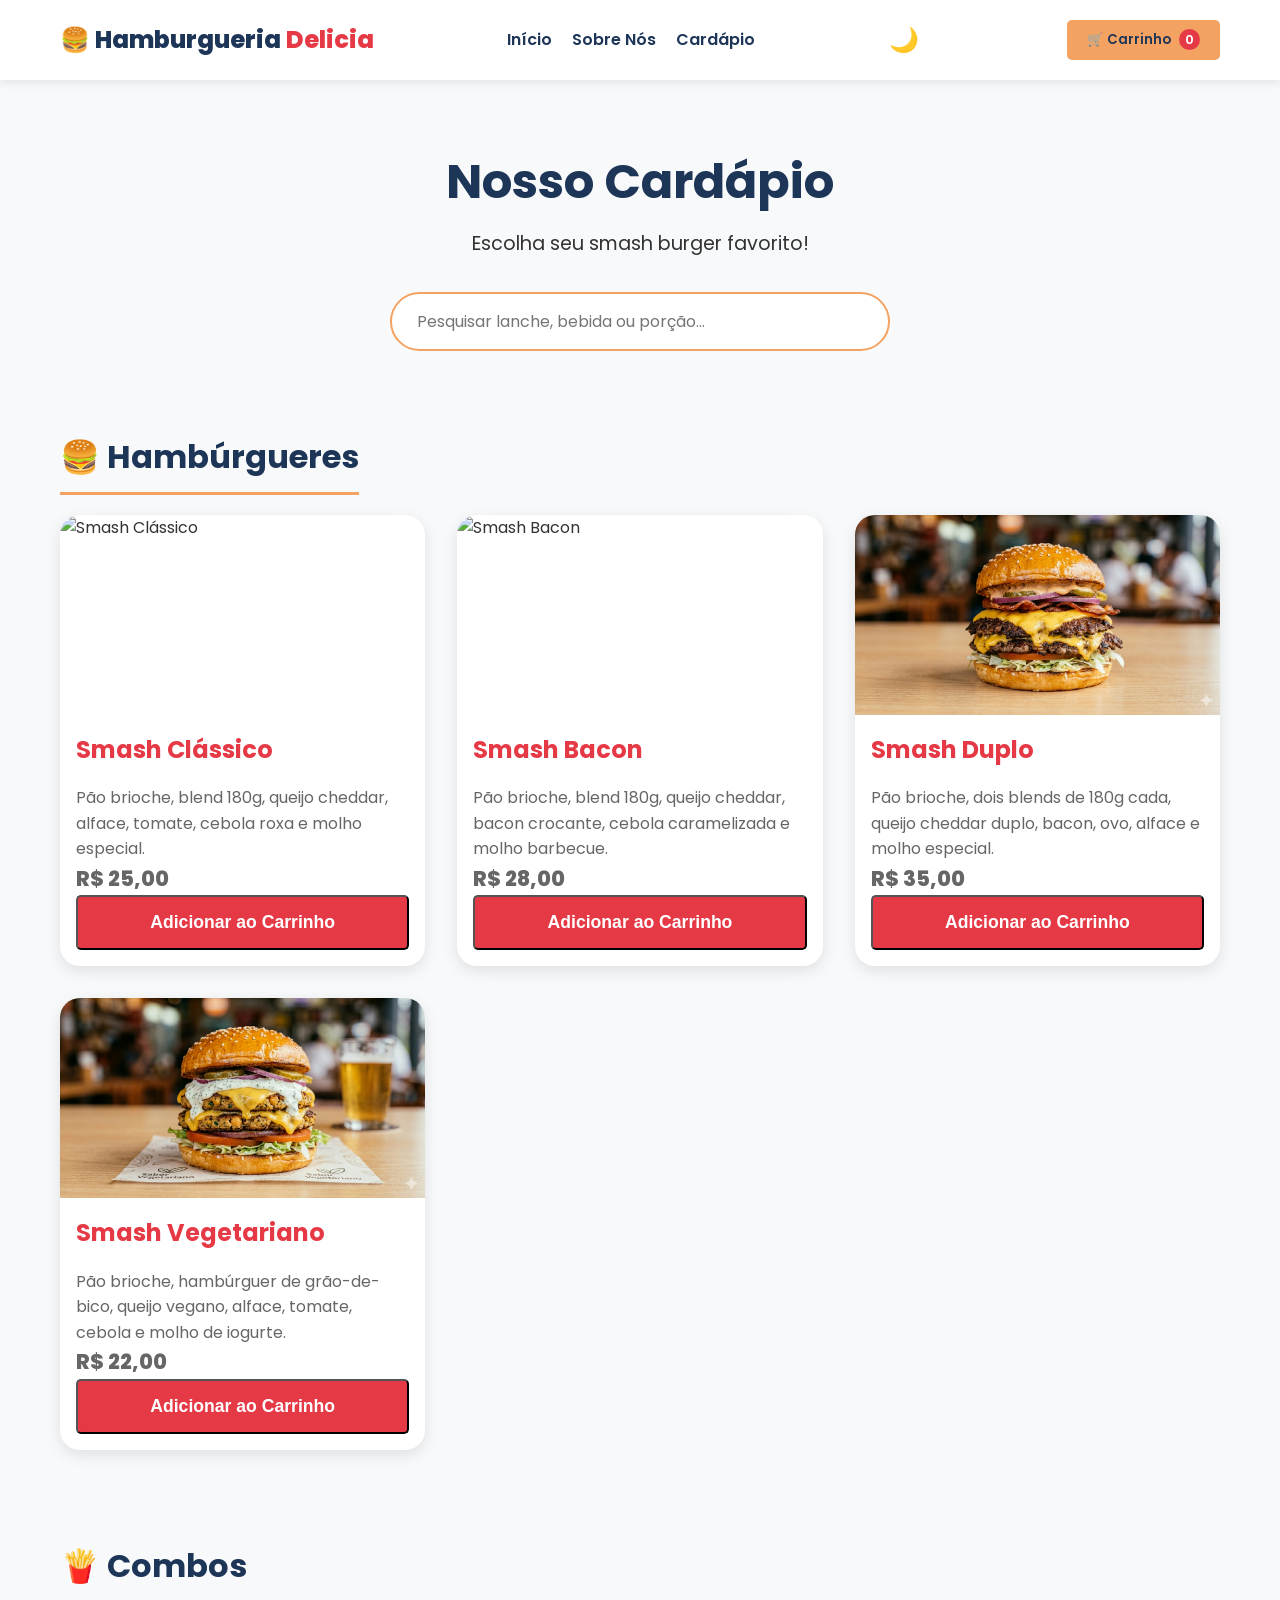
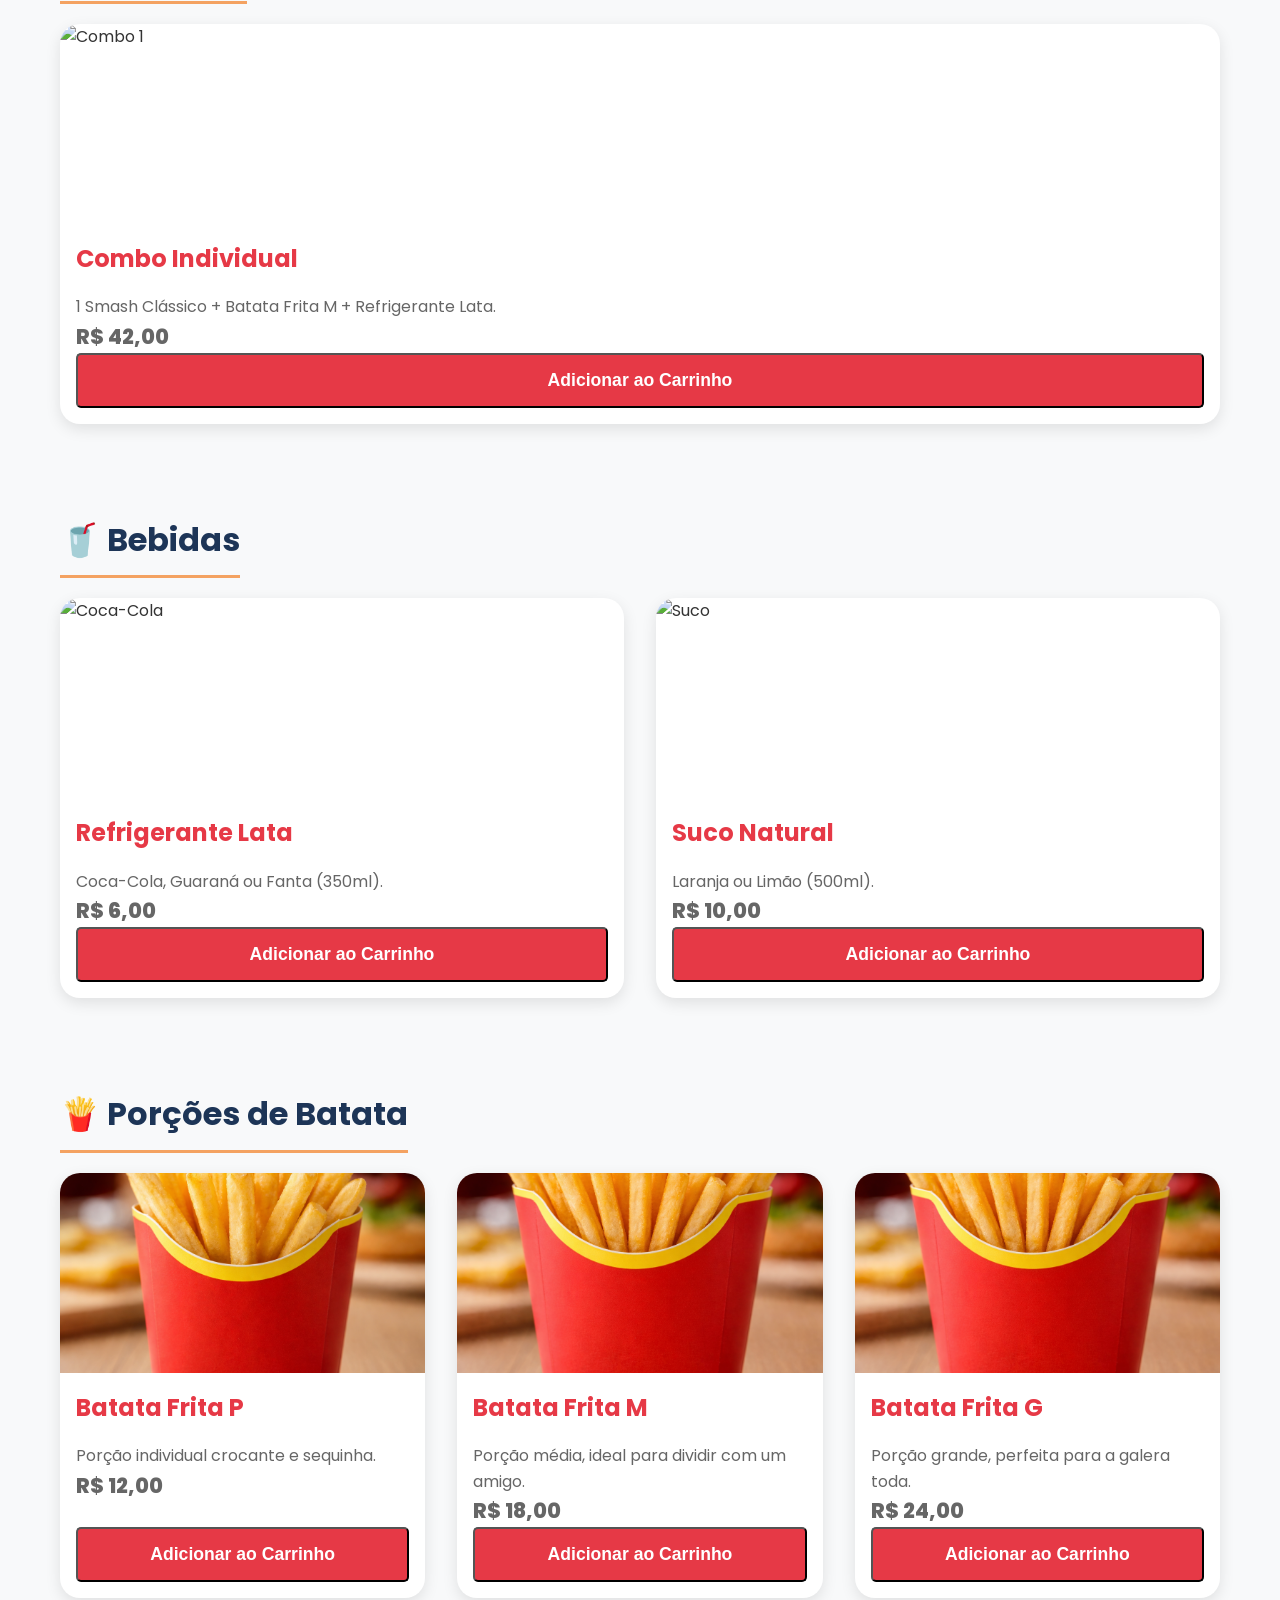
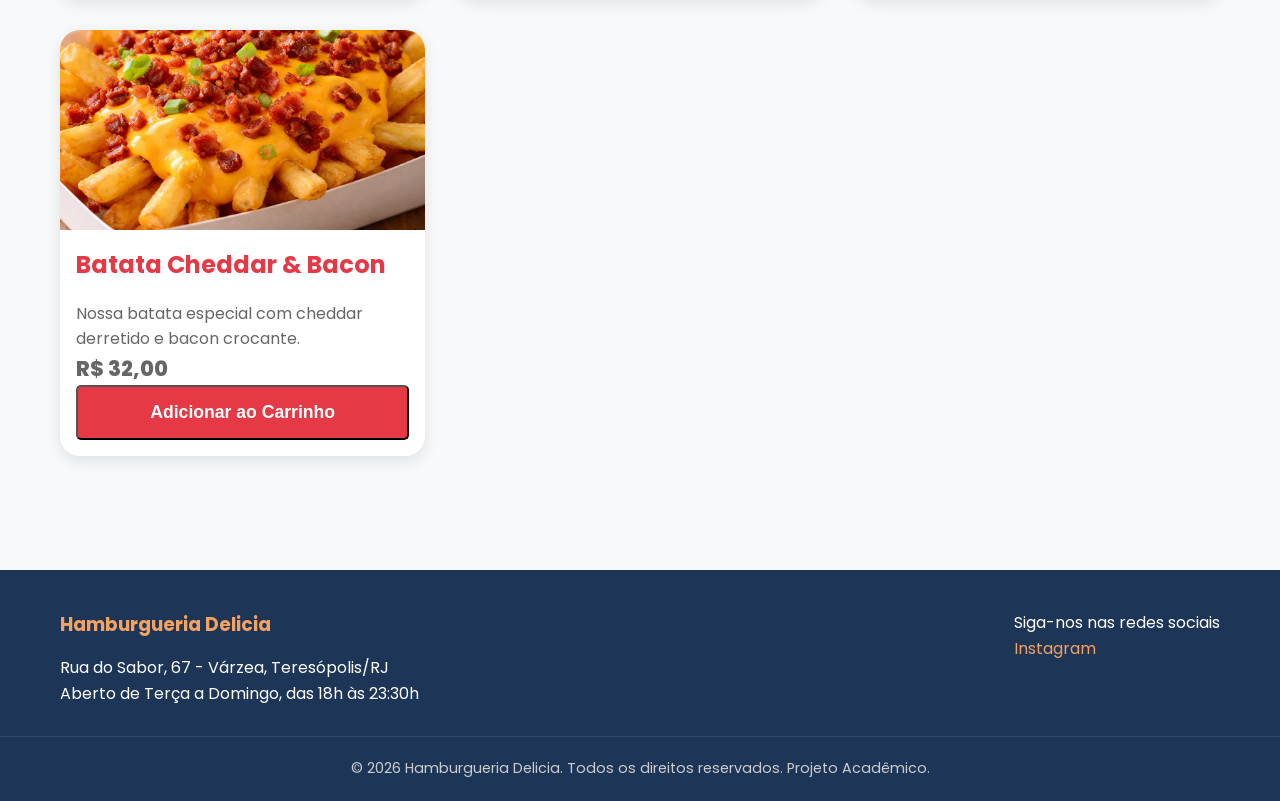
==== commit e9d588f9: "FinalVersionnnn" ====
--- a/cardapio.html
+++ b/cardapio.html
@@ -21,6 +21,8 @@
                 </ul>
             </nav>
             
+            <button id="dark-mode-toggle" class="btn-dark-mode" aria-label="Alternar Tema">🌙</button>
+            
             <button class="btn-carrinho" aria-label="Abrir carrinho">
                 🛒 Carrinho <span id="cart-count" aria-live="polite">0</span>
             </button>
@@ -32,6 +34,12 @@
             <h1>Nosso Cardápio</h1>
             <p>Escolha seu smash burger favorito!</p>
             
+            <!-- CÓDIGO DA BARRA DE PESQUISA -->
+            <div class="search-container">
+                <input type="text" id="search-input" placeholder="Pesquisar lanche, bebida ou porção..." aria-label="Pesquisar">
+            </div>
+            <!-- FIM DO CÓDIGO DA BARRA DE PESQUISA -->
+            
             <h2 class="category-title">🍔 Hambúrgueres</h2>
             <div class="menu-items">
                 <div class="menu-item">
@@ -163,7 +171,7 @@
             </div>
         
         <div class="rodape-modal">
-            <p class="total-carrinho"><strong>Total: R$ 0,00</strong></p>
+            <p id="total-carrinho" class="total-carrinho"><strong>Total: R$ 0,00</strong></p>
             <hr>
             <div class="checkout-form">
                 <h3>Finalizar Pedido</h3>
@@ -197,6 +205,12 @@
                     </select>
                 </div>
 
+                <div class="cupom-container">
+                    <input type="text" id="cupom-input" placeholder="Código do cupom">
+                    <button type="button" onclick="aplicarCupom()">Aplicar</button>
+                </div>
+                <p id="mensagem-cupom"></p>
+
                 <button id="finalizar-btn" class="btn-finalizar">Finalizar Compra</button>
             </div>
         </div>
@@ -220,11 +234,24 @@
         let carrinho = [];
 
         // --- FUNÇÃO DO TOAST ---
-        function showToast(mensagem) {
+        function showToast(mensagem, tipo = 'success') {
             const toast = document.getElementById("toast");
-            toast.textContent = mensagem; // Define o texto (ex: "Batata P adicionada!")
-            toast.className = "show";
-            setTimeout(() => { toast.className = toast.className.replace("show", ""); }, 3000);
+            
+            // 1. Limpa qualquer classe de cor ou animação que já existia (reseta o bug)
+            toast.classList.remove("show", "success", "warning");
+            
+            // Força o navegador a "notar" que as classes foram removidas antes de colocar de novo
+            void toast.offsetWidth; 
+
+            // 2. Define a nova mensagem e as novas cores
+            toast.textContent = mensagem;
+            toast.classList.add(tipo);
+            toast.classList.add("show");
+            
+            // 3. Define o tempo para sumir
+            setTimeout(() => { 
+                toast.classList.remove("show");
+            }, 3000);
         }
 
 // --- FUNÇÃO DE ABRIR E FECHAR O MODAL ---
@@ -310,6 +337,38 @@
 
             // Atualiza o texto do Total formatando de volta para Real (R$)
             elementoTotalCarrinho.textContent = `Total: R$ ${valorTotal.toFixed(2).replace('.', ',')}`;
+        }
+
+        function calcularTotal() {
+            return carrinho.reduce((sum, item) => sum + item.preco, 0);
+        }
+
+        function aplicarCupom() {
+            // Remove todos os espaços e garante que está em maiúsculo
+            const inputCupom = document.getElementById('cupom-input').value.toUpperCase().replace(/\s+/g, '');
+            const mensagem = document.getElementById('mensagem-cupom');
+            
+            let total = calcularTotal(); 
+
+            // Aqui fizemos a troca: "PRIMEIRACOMPRA" agora é "CAIO"
+            const cuponsValidos = {
+                "CAIO": 0.50,            // 50% de desconto
+                "LAURA": 0.01            // 1% de desconto
+            };
+
+            if (cuponsValidos[inputCupom] !== undefined) {
+                const percentualDesconto = cuponsValidos[inputCupom];
+                const valorDesconto = total * percentualDesconto;
+                const novoTotal = total - valorDesconto;
+
+                mensagem.textContent = "Cupom aplicado! Desconto de " + (percentualDesconto * 100) + "%.";
+                mensagem.style.color = "green";
+                
+                document.getElementById('total-carrinho').textContent = "R$ " + novoTotal.toFixed(2);
+            } else {
+                mensagem.textContent = "Cupom inválido!";
+                mensagem.style.color = "red";
+            }
         }
 
         // --- 6. FUNÇÃO PARA REMOVER ITEM (Clica no Xzinho) ---
@@ -319,6 +378,56 @@
             // Desenha o carrinho de novo (agora sem o item)
             atualizarCarrinho();
         };
+
+        // --- LÓGICA DA BARRA DE PESQUISA (IGNORANDO ACENTOS) ---
+        const campoPesquisa = document.getElementById('search-input');
+        const itensDoCardapio = document.querySelectorAll('.menu-item');
+
+        function removerAcentos(texto) {
+            return texto.normalize('NFD').replace(/[\u0300-\u036f]/g, "");
+        }
+
+        if (campoPesquisa) {
+            campoPesquisa.addEventListener('input', function() {
+                const termoDigitado = removerAcentos(this.value.toLowerCase());
+
+                itensDoCardapio.forEach(item => {
+                    const textoProduto = item.querySelector('h3').textContent.toLowerCase();
+                    const nomeDoProduto = removerAcentos(textoProduto);
+
+                    if (nomeDoProduto.includes(termoDigitado)) {
+                        item.style.display = 'flex';
+                    } else {
+                        item.style.display = 'none';
+                    }
+                });
+            });
+        }
+
+        // --- LÓGICA DO DARK MODE ---
+        const darkModeBtn = document.getElementById('dark-mode-toggle');
+        const body = document.body;
+
+        const isDarkMode = localStorage.getItem('modoEscuro') === 'true';
+
+        if (isDarkMode) {
+            body.classList.add('dark-mode');
+            if (darkModeBtn) darkModeBtn.textContent = '☀️';
+        }
+
+        if (darkModeBtn) {
+            darkModeBtn.addEventListener('click', () => {
+                body.classList.toggle('dark-mode');
+
+                if (body.classList.contains('dark-mode')) {
+                    localStorage.setItem('modoEscuro', 'true');
+                    darkModeBtn.textContent = '☀️';
+                } else {
+                    localStorage.setItem('modoEscuro', 'false');
+                    darkModeBtn.textContent = '🌙';
+                }
+            });
+        }
 
         // --- LÓGICA DO MENU MOBILE ---
 const btnMobile = document.querySelector('.menu-mobile-btn');
@@ -348,13 +457,17 @@
     const bairro = document.getElementById('bairro').value;
 
     if (carrinho.length === 0) {
-        showToast('Seu carrinho está vazio!');
+        showToast('Seu carrinho está vazio!', 'warning');
         return;
     }
 
     // Validação dos campos obrigatórios
-    if (nome === "" || cep === "" || numero === "" || rua === "" || bairro === "") {
-        showToast('Por favor, preencha todos os campos obrigatórios!');
+    if (nome === "" || cep === "" || numero === "") {
+        // DISPARA O AVISO NO CANTO INFERIOR
+        showToast("⚠️ Preencha os campos vazios acima!", "warning");
+        
+        // Faz o modal subir sozinho para mostrar os campos
+        document.querySelector('.modal-content').scrollTo({ top: 0, behavior: 'smooth' });
         return;
     }
 
@@ -377,25 +490,37 @@
     document.getElementById('bairro').value = '';
     modalCarrinho.style.display = 'none';
 });
-// Seleciona o botão laranja lá de cima
-const botaoAbrirCarrinho = document.querySelector('.btn-carrinho');
-const modalC = document.getElementById('modal-carrinho');
-const fecharX = document.querySelector('.fechar-modal');
-
-// Faz o botão laranja abrir o modal
-botaoAbrirCarrinho.addEventListener('click', () => {
-    modalC.style.display = 'flex';
-});
-
-// Faz o X fechar o modal
-fecharX.addEventListener('click', () => {
-    modalC.style.display = 'none';
-});
-
-// Fecha se clicar fora da janelinha branca
-window.addEventListener('click', (event) => {
-    if (event.target === modalC) {
-        modalC.style.display = 'none';
+
+// --- FUNÇÃO PARA BUSCAR CEP AUTOMATICAMENTE ---
+document.getElementById('cep').addEventListener('blur', function() {
+    // Remove qualquer caractere que não seja número
+    let cep = this.value.replace(/\D/g, '');
+
+    // Verifica se o CEP tem exatamente 8 dígitos
+    if (cep.length === 8) {
+        // Preenche com "..." para dar feedback de carregamento
+        document.getElementById('rua').value = "...";
+        document.getElementById('bairro').value = "...";
+
+        // Consulta a API gratuita ViaCEP
+        fetch(`https://viacep.com.br/ws/${cep}/json/`)
+            .then(response => response.json())
+            .then(dados => {
+                if (!dados.erro) {
+                    // Preenche os campos com o que a API retornou
+                    document.getElementById('rua').value = dados.logradouro;
+                    document.getElementById('bairro').value = dados.bairro;
+                    // Pula direto para o campo de Número para facilitar
+                    document.getElementById('numero').focus();
+                } else {
+                    alert("CEP não encontrado.");
+                    document.getElementById('rua').value = "";
+                    document.getElementById('bairro').value = "";
+                }
+            })
+            .catch(error => {
+                console.error("Erro ao buscar CEP:", error);
+            });
     }
 });
     </script>
--- a/style.css
+++ b/style.css
@@ -101,6 +101,46 @@
     margin-left: 5px;
 }
 
+/* --- DARK MODE --- */
+
+body.dark-mode {
+    --text-color: #f1f1f1;
+    --bg-light: #121212;
+    --white: #1e1e1e;
+    --dark-color: #f8f9fa;
+}
+
+.btn-dark-mode {
+    background: none;
+    border: none;
+    font-size: 1.5rem;
+    cursor: pointer;
+    margin-right: 15px;
+    transition: transform 0.3s ease;
+}
+
+.btn-dark-mode:hover {
+    transform: scale(1.1);
+}
+
+/* --- CORREÇÃO DE CONTRASTE NO DARK MODE --- */
+
+body.dark-mode, 
+body.dark-mode p, 
+body.dark-mode h1, 
+body.dark-mode h2, 
+body.dark-mode h3, 
+body.dark-mode span, 
+body.dark-mode label,
+body.dark-mode a {
+    color: #f1f1f1 !important; /* Texto branco-acinzentado para não cansar a vista */
+}
+
+/* Garante que links não fiquem "apagados" também */
+body.dark-mode a:hover {
+    color: var(--secondary-color) !important;
+}
+
 /* --- HERO SECTION --- */
 .hero {
     background-color: var(--bg-light);
@@ -243,7 +283,44 @@
 .cardapio > .container > p {
     text-align: center;
     font-size: 1.2rem;
-    margin-bottom: 3rem;
+    margin-bottom: 2rem;
+}
+
+/* --- BARRA DE PESQUISA --- */
+.search-container {
+    text-align: center;
+    margin-bottom: 40px;
+    padding: 0 20px;
+}
+
+#search-input {
+    width: 100%;
+    max-width: 500px;
+    padding: 15px 25px;
+    font-size: 1rem;
+    border: 2px solid var(--secondary-color);
+    border-radius: 30px; /* Bordas arredondadas */
+    outline: none;
+    font-family: var(--font-main);
+    color: var(--dark-color);
+    transition: box-shadow 0.3s ease, border-color 0.3s ease;
+}
+
+#search-input:focus {
+    border-color: var(--primary-color);
+    box-shadow: 0 0 10px rgba(230, 57, 70, 0.2); /* Brilho vermelho ao clicar */
+}
+
+/* --- CORREÇÃO DA BARRA DE PESQUISA NO DARK MODE --- */
+body.dark-mode #search-input {
+    background-color: #3d3d3d !important; /* Fundo cinza escuro para a barra */
+    color: #ffffff !important;           /* Texto branco */
+    border: 1px solid #555 !important;    /* Borda suave */
+}
+
+/* Garante que o texto de dica (placeholder) fique visível */
+body.dark-mode #search-input::placeholder {
+    color: #aaaaaa !important;
 }
 
 .menu-items {
@@ -366,7 +443,7 @@
 
 /* Esconde o modal por padrão para não aparecer no fim da página */
 .modal {
-    display: none; 
+    display: none; /* O JavaScript mudará para 'flex' ao abrir */
     position: fixed;
     z-index: 2000;
     left: 0;
@@ -374,7 +451,10 @@
     width: 100%;
     height: 100%;
     background-color: rgba(0, 0, 0, 0.6);
-    overflow-y: auto; /* Permite rolar a tela se o modal for muito grande */
+
+    /* ESTAS LINHAS PUXAM PARA O MEIO */
+    align-items: center;     /* Centraliza verticalmente */
+    justify-content: center;  /* Centraliza horizontalmente */
 }
 
 .modal-content {
@@ -382,14 +462,32 @@
     padding: 20px;
     border-radius: 15px;
     width: 90%;
-    max-width: 500px;
-    
-    /* SOLUÇÃO PARA O CONTEÚDO FORA: */
-    max-height: 85vh; /* Define que o modal não pode ser maior que 85% da tela */
-    overflow-y: auto; /* Adiciona uma barra de rolagem interna se precisar */
+    max-width: 450px; /* Largura ideal para telemóveis e PC */
+    max-height: 85vh; /* Ocupa no máximo 85% da altura da tela */
+    overflow-y: auto; /* Cria o scroll se o conteúdo for grande */
+    position: relative;
     display: flex;
     flex-direction: column;
-    position: relative;
+}
+
+.cart-modal {
+    background-color: var(--white);
+}
+
+/* --- CORREÇÃO DO CARRINHO NO DARK MODE --- */
+/* Certifique-se de usar a classe correta que você deu ao seu carrinho no HTML */
+body.dark-mode .cart-modal,
+body.dark-mode .modal-carrinho,
+body.dark-mode .carrinho-conteudo {
+    background-color: #1e1e1e !important; /* Fundo escuro */
+    color: #f1f1f1 !important;           /* Texto claro */
+}
+
+/* Caso existam títulos ou botões dentro do carrinho que continuam escuros */
+body.dark-mode .cart-modal h2,
+body.dark-mode .cart-modal p,
+body.dark-mode .cart-modal span {
+    color: #f1f1f1 !important;
 }
 
 /* Apenas a lista de itens cresce e rola */
@@ -397,6 +495,34 @@
     flex-grow: 1;
     overflow-y: auto;
     margin: 15px 0;
+}
+
+/* --- CORREÇÃO DEFINITIVA DO MODAL NO DARK MODE --- */
+body.dark-mode .modal-content {
+    background-color: #2c2c2c !important; /* Um cinza bem escuro, mas não preto total */
+    color: #ffffff !important;           /* Texto branco para garantir leitura */
+    border: 1px solid #444;              /* Uma borda suave para destacar */
+}
+
+/* Garante que os títulos dentro do modal fiquem legíveis */
+body.dark-mode .modal-content h2, 
+body.dark-mode .modal-content h3,
+body.dark-mode .modal-content label,
+body.dark-mode .modal-content p {
+    color: #ffffff !important;
+}
+
+/* Ajuste nos campos de input para não ficarem "invisíveis" */
+body.dark-mode .checkout-form input, 
+body.dark-mode .checkout-form select {
+    background-color: #3d3d3d !important;
+    color: #ffffff !important;
+    border: 1px solid #555 !important;
+}
+
+/* Placeholder (texto de dica) também precisa ficar claro */
+body.dark-mode .checkout-form input::placeholder {
+    color: #bbbbbb !important;
 }
 
 /* Deixa a barra de rolagem da lista mais bonitinha (opcional) */
@@ -528,27 +654,38 @@
 /* Estilo do Toast */
 #toast {
     visibility: hidden;
-    min-width: 250px;
-    background-color: #27ae60; /* Verde de sucesso */
-    color: #fff;
-    text-align: center;
-    border-radius: 8px;
-    padding: 16px;
+    min-width: 280px;
     position: fixed;
-    z-index: 1000;
     right: 30px;
     bottom: 30px;
-    font-size: 17px;
-    box-shadow: 0 4px 15px rgba(0,0,0,0.2);
-}
-
+    z-index: 3000;
+    padding: 16px;
+    border-radius: 12px;
+    color: #fff;
+    font-weight: 600;
+    text-align: center;
+    opacity: 0; /* Começa invisível */
+    transition: opacity 0.4s ease-in-out, visibility 0.4s;
+}
+
+/* Classe que ativa o brilho e a visibilidade */
 #toast.show {
     visibility: visible;
-    animation: fadein 0.5s, fadeout 0.5s 2.5s;
-}
-
-@keyframes fadein { from {bottom: 0; opacity: 0;} to {bottom: 30px; opacity: 1;} }
-@keyframes fadeout { from {bottom: 30px; opacity: 1;} to {bottom: 0; opacity: 0;} }
+    opacity: 1;
+}
+
+/* VERDE - Quando adiciona item ao carrinho */
+#toast.success {
+    background: linear-gradient(135deg, #2ecc71, #27ae60);
+    box-shadow: 0 0 20px rgba(46, 204, 113, 0.6);
+}
+
+/* Quando for um aviso de erro/atenção, mudamos para amarelo brilhante */
+#toast.warning {
+    background: linear-gradient(135deg, #f39c12, #f1c40f);
+    box-shadow: 0 0 20px rgba(243, 156, 18, 0.6);
+    color: #000;
+}
 
 /* Organização do Formulário */
 .checkout-form {
